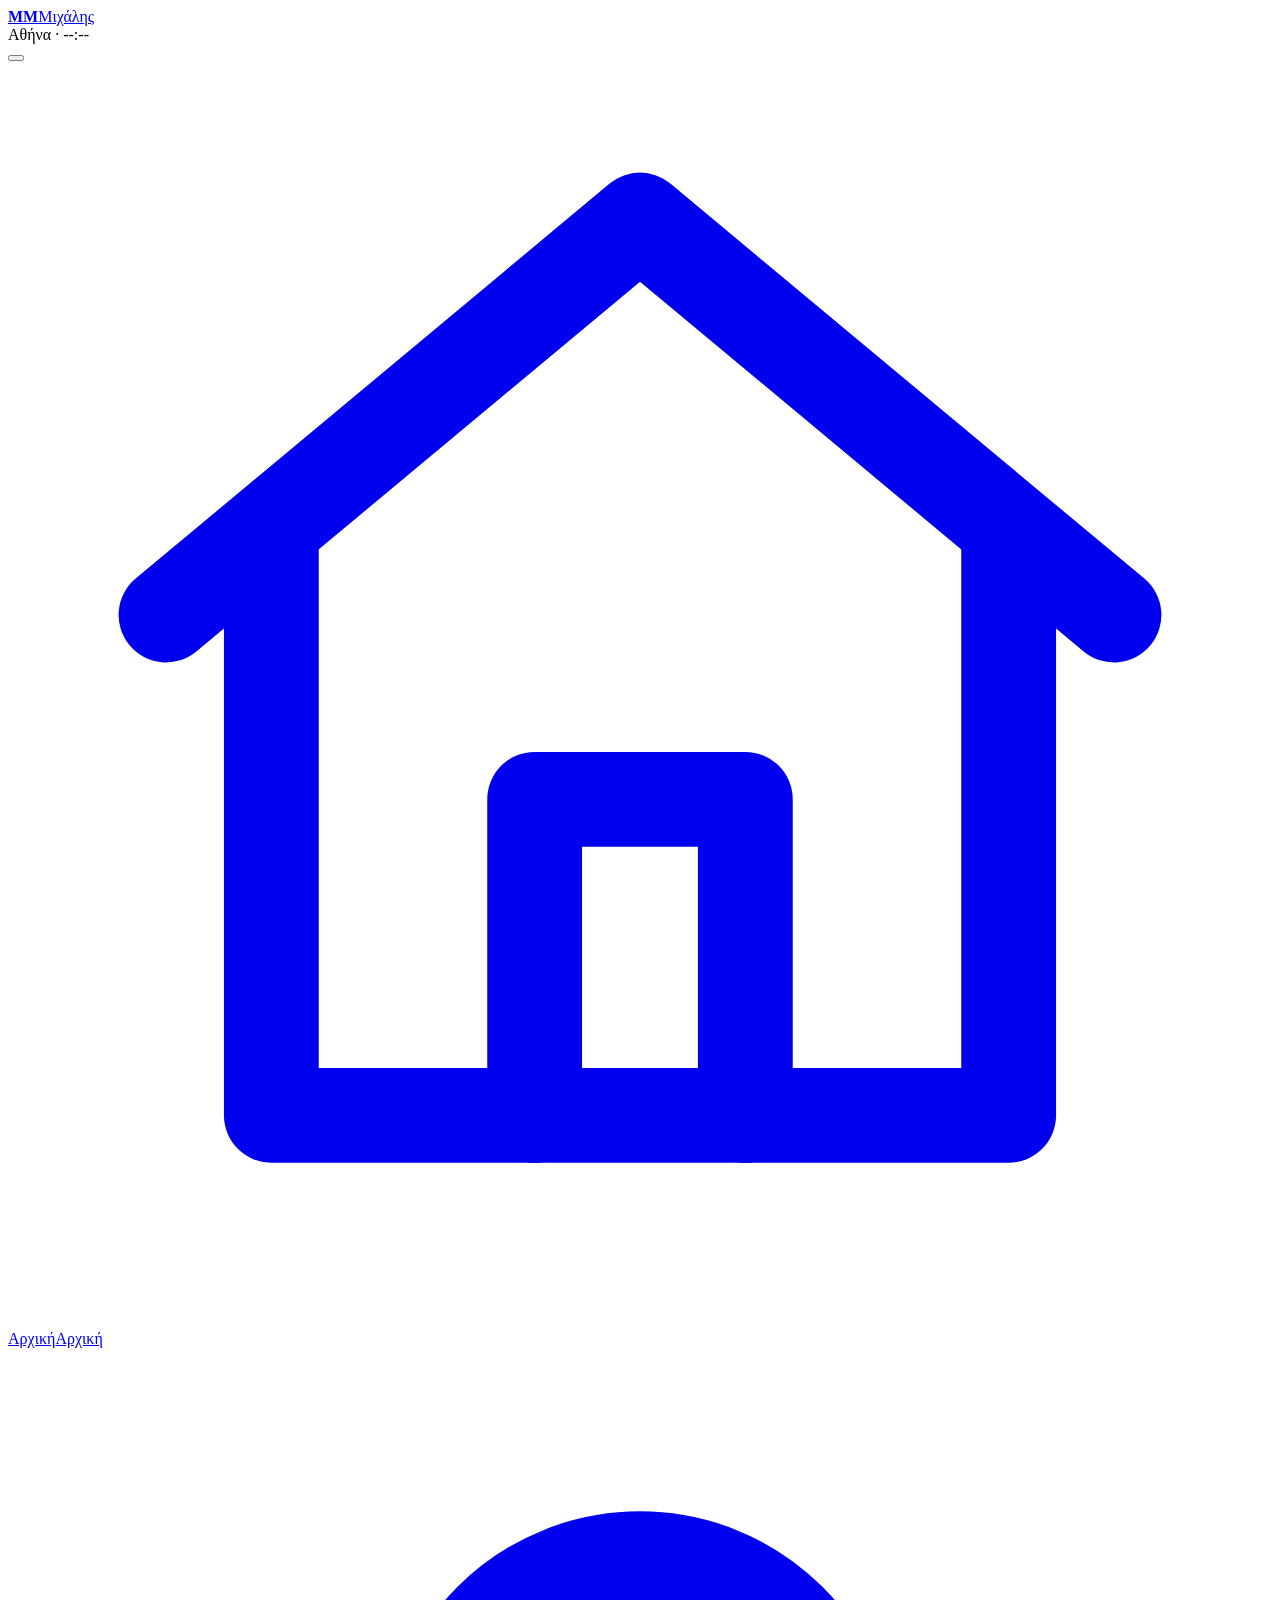
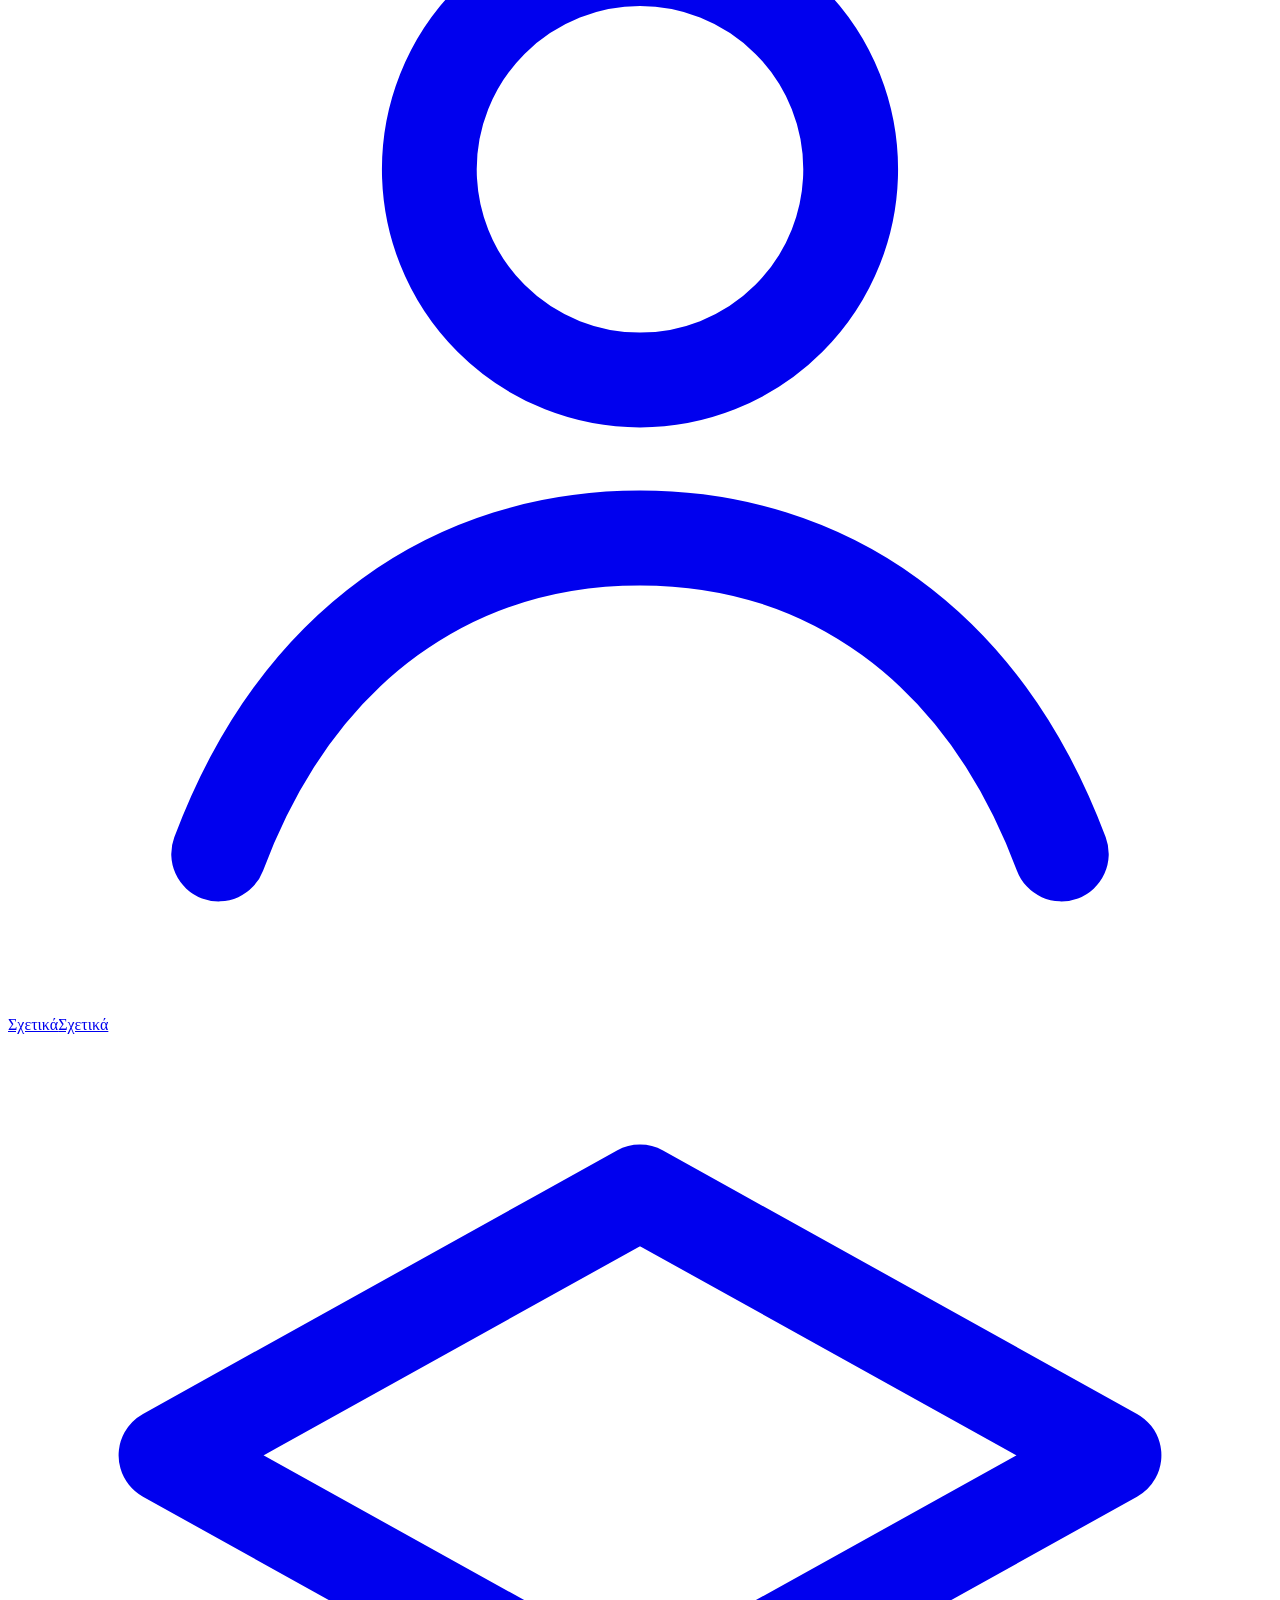
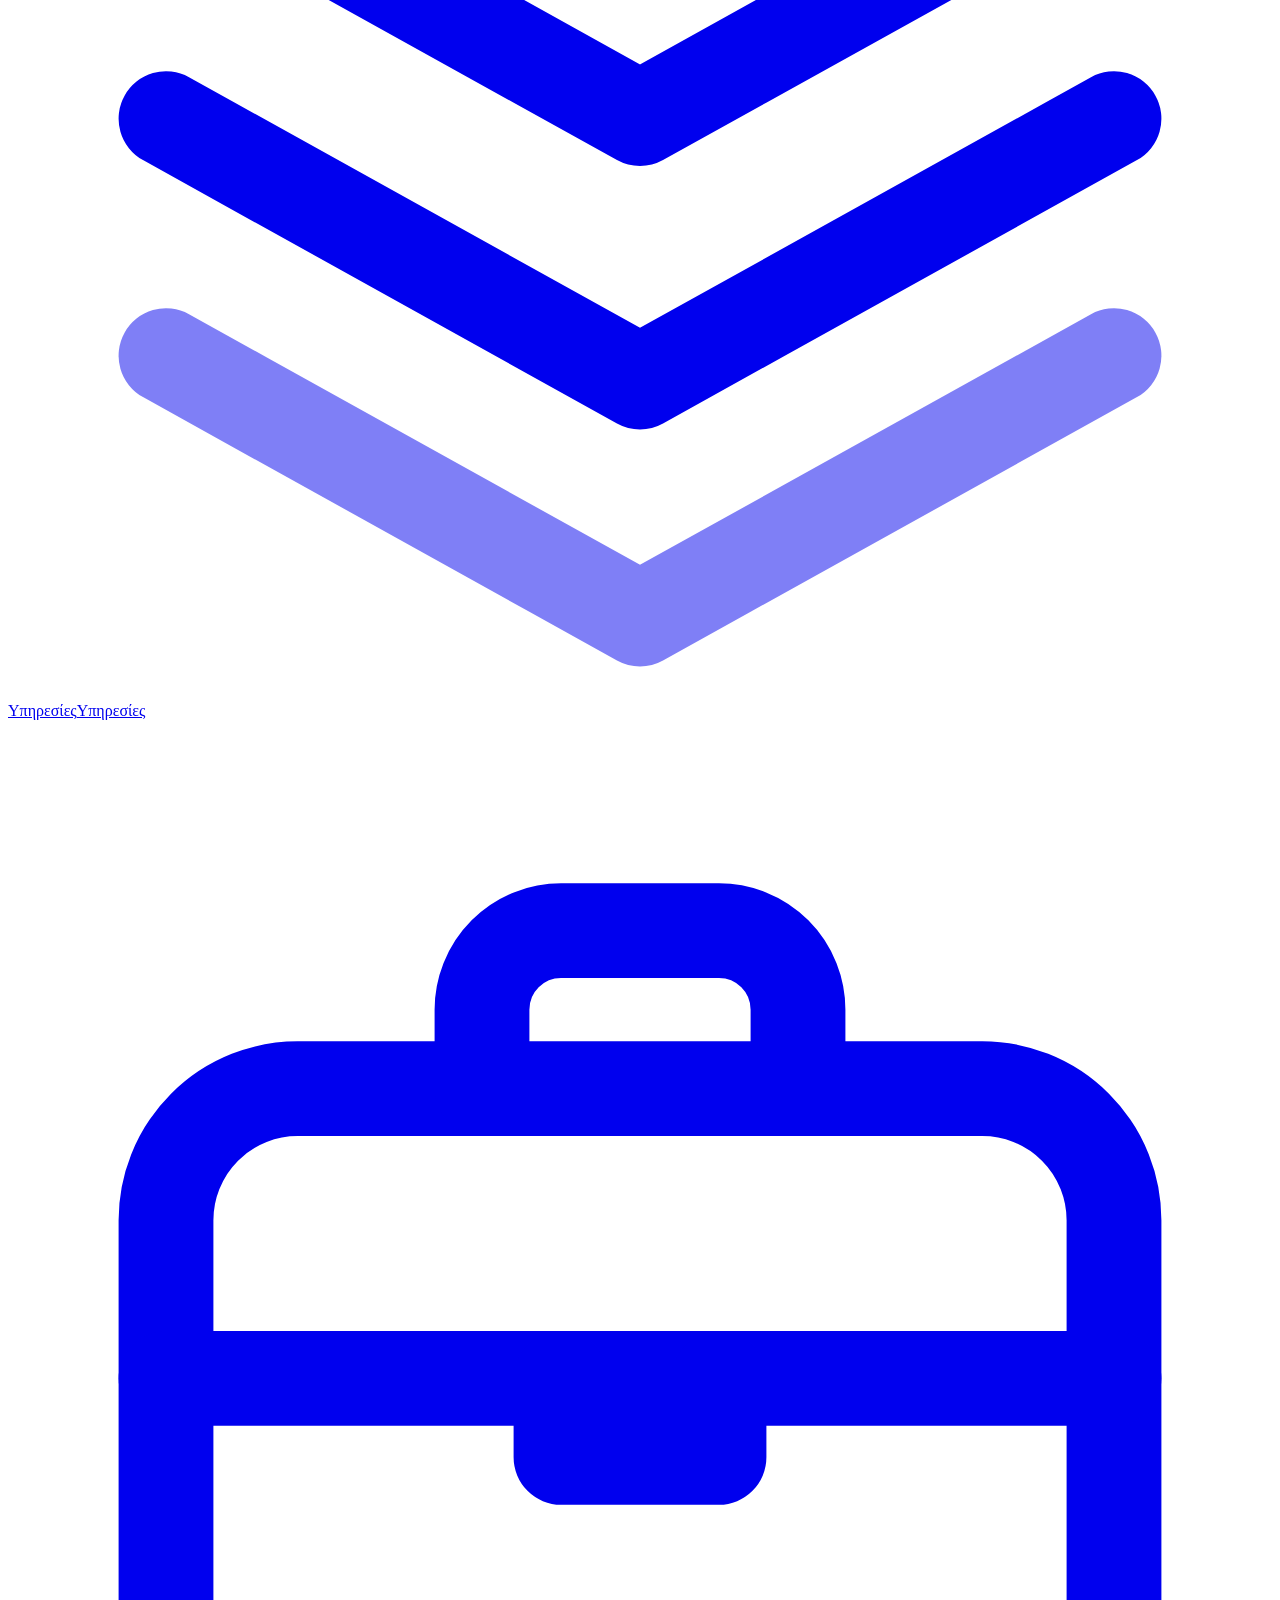
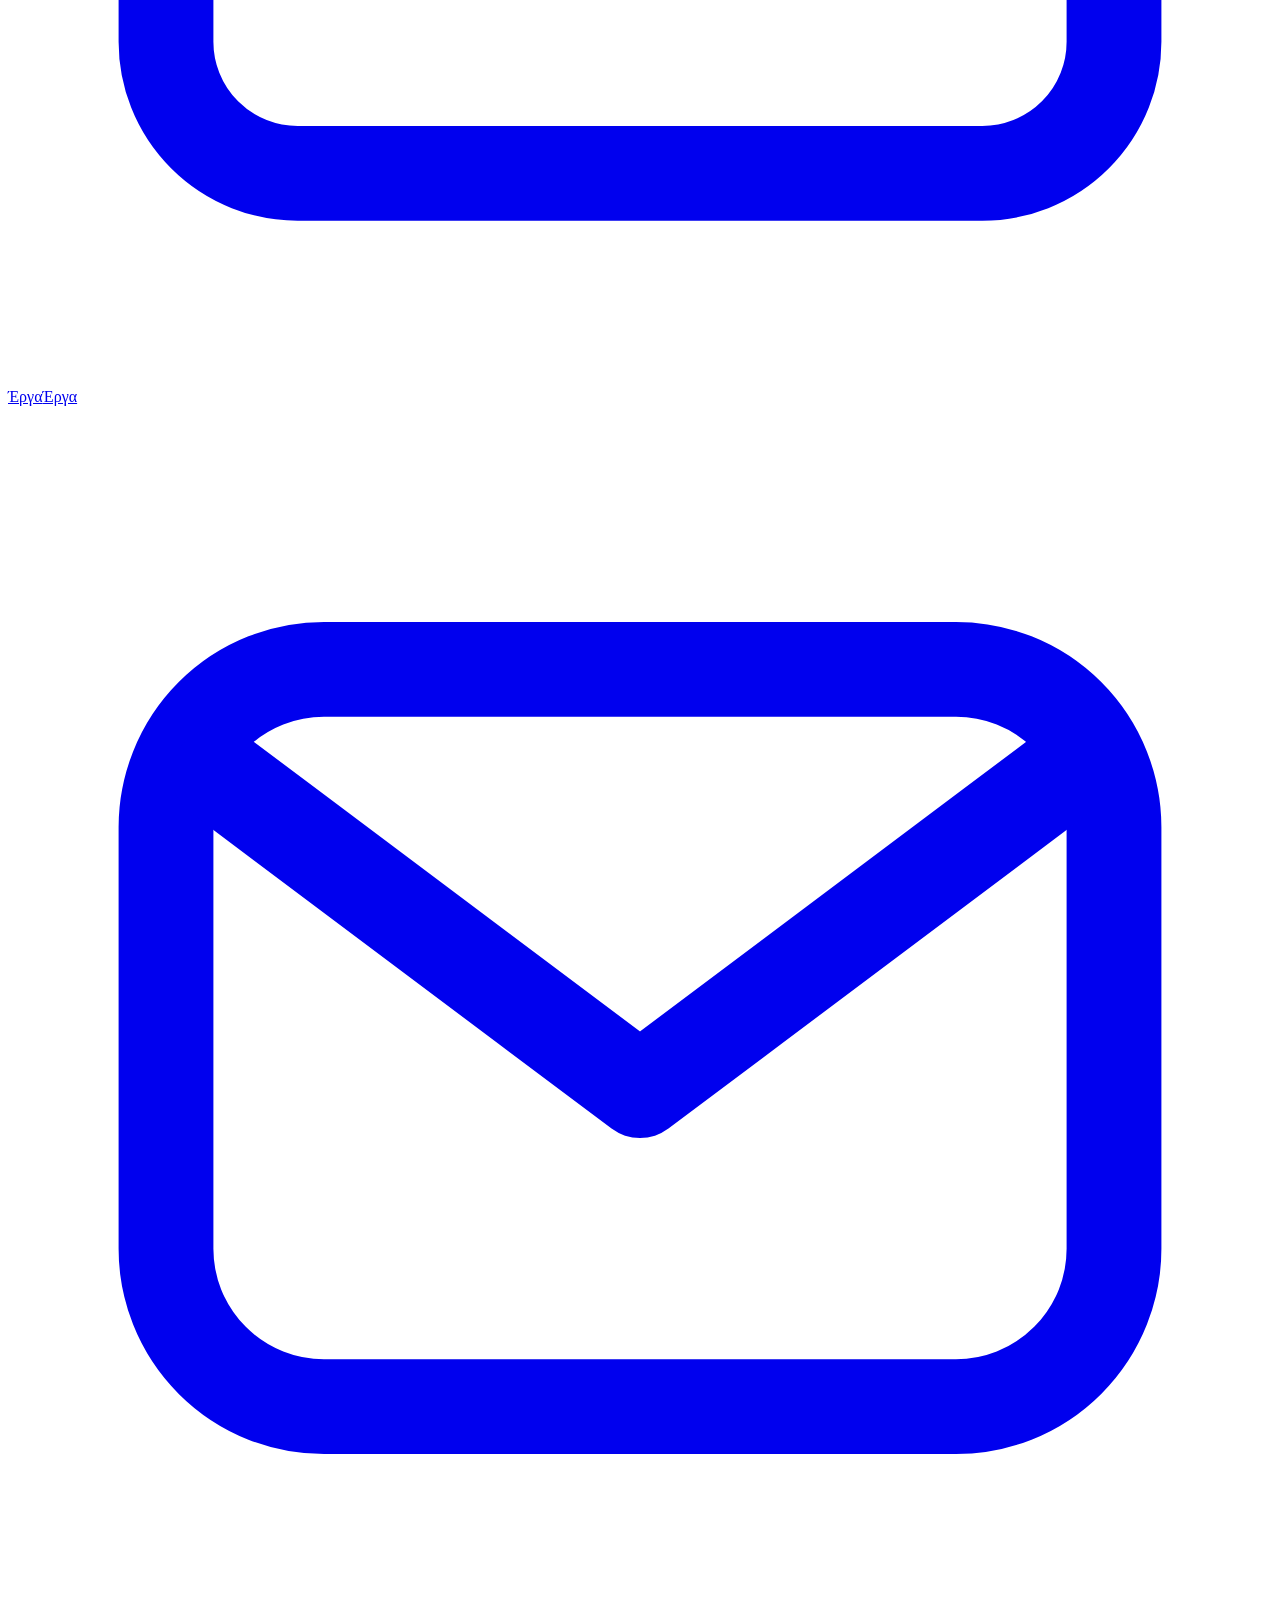
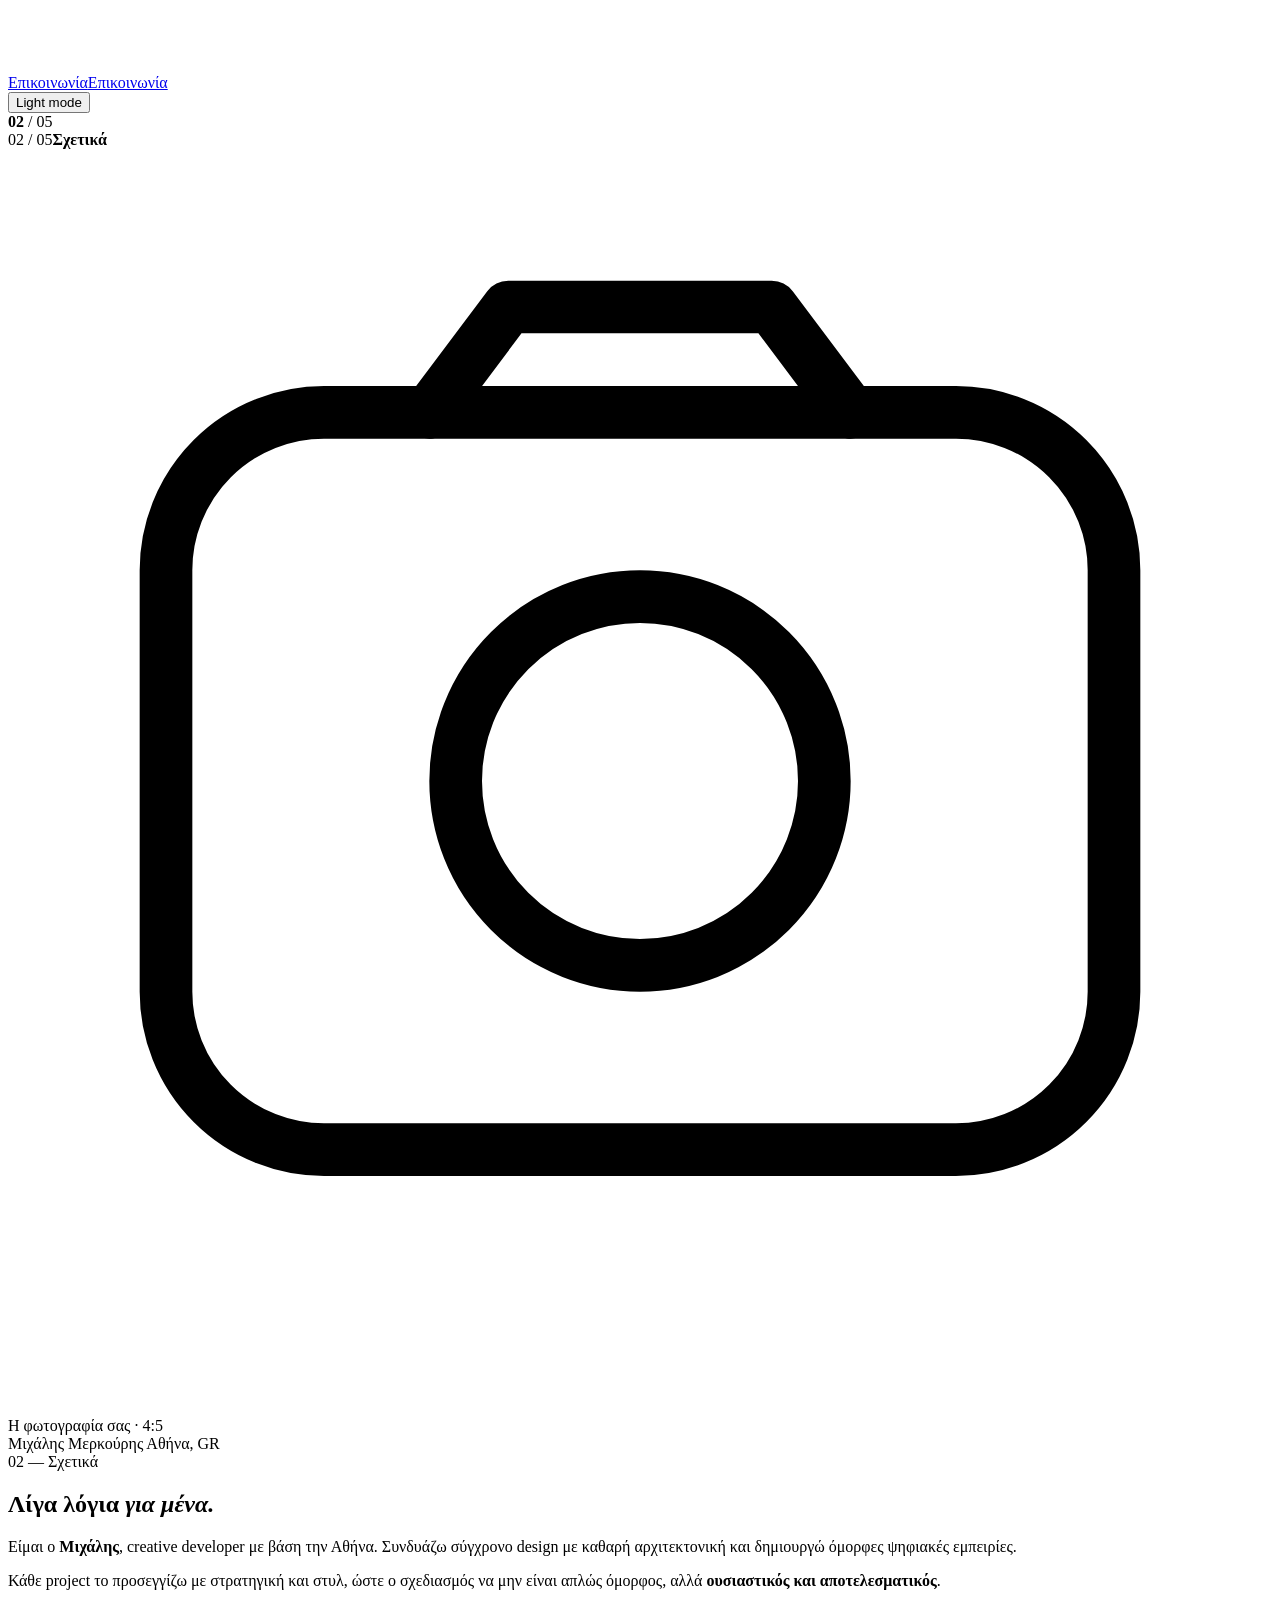
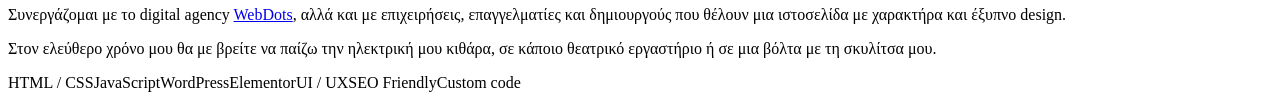
==== about.html @ deaebc3c "Add files via upload" ====
<!doctype html>
<html lang="el" data-scheme="dark">
<head>
<meta charset="utf-8">
<meta name="viewport" content="width=device-width, initial-scale=1, viewport-fit=cover">
<title>Σχετικά — Μιχάλης Μερκούρης</title>
<meta name="description" content="Λίγα λόγια για τον Μιχάλη Μερκούρη, creative developer με βάση την Αθήνα.">
<script>(function(){var d=document.documentElement;try{var t=localStorage.getItem("mm-theme");if(t)d.setAttribute("data-scheme",t);var p=JSON.parse(sessionStorage.getItem("mm-pt")||"null");if(p&&p.to===1&&Date.now()-p.t<6000)d.classList.add("pt-on");}catch(e){}})();</script>
<link rel="preconnect" href="https://fonts.googleapis.com">
<link rel="preconnect" href="https://fonts.gstatic.com" crossorigin>
<link href="https://fonts.googleapis.com/css2?family=Manrope:wght@400;500;600;700;800&family=JetBrains+Mono:wght@400;500&display=swap" rel="stylesheet">
<link rel="stylesheet" href="assets/style.css">
<link rel="prefetch" href="index.html">
<link rel="prefetch" href="services.html">
</head>
<body data-page="1" class="page-about">
<div class="amb" aria-hidden="true"><div class="blob a"></div><div class="blob b"></div></div>

<a href="index.html" data-nav="0" class="logo" aria-label="Μιχάλης Μερκούρης — αρχική"><b>ΜΜ</b><span>Μιχάλης</span></a>

<div class="topright">
  <div class="clock mono" title="Τοπική ώρα Αθήνας"><i></i><span>Αθήνα · <span id="clk">--:--</span></span></div>
  <button class="ibtn themeb-m themeb" aria-label="Αλλαγή θέματος"></button>
</div>

<nav class="dock" aria-label="Κύρια πλοήγηση"><span class="ind no-t" aria-hidden="true"></span>
  <a class="nb" href="index.html" data-nav="0" aria-label="Αρχική"><svg viewBox="0 0 24 24" fill="none" stroke="currentColor" stroke-width="1.8" stroke-linecap="round" stroke-linejoin="round"><path d="M3 10.5 12 3l9 7.5"/><path d="M5 9v11h14V9"/><path d="M10 20v-6h4v6"/></svg><span class="lbl">Αρχική</span><span class="ml" aria-hidden="true">Αρχική</span></a>
  <a class="nb on" href="about.html" data-nav="1" aria-label="Σχετικά" aria-current="page"><svg viewBox="0 0 24 24" fill="none" stroke="currentColor" stroke-width="1.8" stroke-linecap="round" stroke-linejoin="round"><circle cx="12" cy="8" r="4"/><path d="M4 21c1.5-4 4.5-6 8-6s6.5 2 8 6"/></svg><span class="lbl">Σχετικά</span><span class="ml" aria-hidden="true">Σχετικά</span></a>
  <a class="nb" href="services.html" data-nav="2" aria-label="Υπηρεσίες"><svg viewBox="0 0 24 24" fill="none" stroke="currentColor" stroke-width="1.8" stroke-linecap="round" stroke-linejoin="round"><path d="m12 3 9 5-9 5-9-5 9-5Z"/><path d="m3 13 9 5 9-5"/><path d="m3 17.5 9 5 9-5" opacity=".5"/></svg><span class="lbl">Υπηρεσίες</span><span class="ml" aria-hidden="true">Υπηρεσίες</span></a>
  <a class="nb" href="work.html" data-nav="3" aria-label="Έργα"><svg viewBox="0 0 24 24" fill="none" stroke="currentColor" stroke-width="1.8" stroke-linecap="round" stroke-linejoin="round"><rect x="3" y="7" width="18" height="13" rx="2.5"/><path d="M9 7V5.5A1.5 1.5 0 0 1 10.5 4h3A1.5 1.5 0 0 1 15 5.5V7"/><path d="M3 12.5h18"/><path d="M10.5 12.5v1.5h3v-1.5"/></svg><span class="lbl">Έργα</span><span class="ml" aria-hidden="true">Έργα</span></a>
  <a class="nb" href="contact.html" data-nav="4" aria-label="Επικοινωνία"><svg viewBox="0 0 24 24" fill="none" stroke="currentColor" stroke-width="1.8" stroke-linecap="round" stroke-linejoin="round"><rect x="3" y="5" width="18" height="14" rx="3"/><path d="m4 7 8 6 8-6"/></svg><span class="lbl">Επικοινωνία</span><span class="ml" aria-hidden="true">Επικοινωνία</span></a>
  <div class="sep"></div>
  <button class="nb themeb themeb-d" aria-label="Αλλαγή θέματος"><span class="ti"></span><span class="lbl">Light mode</span></button>
</nav>

<div class="rail" aria-hidden="true">
  <div class="num"><b id="rnum">02</b> / 05</div>
  <div class="dots" id="dots"><a href="index.html" data-nav="0" aria-label="Αρχική"></a><a href="about.html" data-nav="1" aria-label="Σχετικά" class="on"></a><a href="services.html" data-nav="2" aria-label="Υπηρεσίες"></a><a href="work.html" data-nav="3" aria-label="Έργα"></a><a href="contact.html" data-nav="4" aria-label="Επικοινωνία"></a></div>
</div>

<div class="pt" aria-hidden="true"><i class="pt-l"></i><div class="pt-p"><span class="pt-n mono"><span>02 / 05</span></span><b class="pt-t"><span>Σχετικά</span></b><span class="pt-bar"><i></i></span></div></div>

<main id="main">
<section class="pg on is-cur" id="about" aria-labelledby="h-about">
  <div class="pg-in"><div class="wrap about">
    <div class="photo rv">
      <div class="ph"><div><svg viewBox="0 0 24 24" fill="none" stroke="currentColor" stroke-linecap="round" stroke-linejoin="round"><rect x="3" y="5" width="18" height="14" rx="3"/><circle cx="12" cy="12" r="3.5"/><path d="M8 5l1.5-2h5L16 5"/></svg><span class="mono">Η φωτογραφία σας · 4:5</span></div></div>
      <div class="badge">Μιχάλης Μερκούρης <span>Αθήνα, GR</span></div>
    </div>
    <div>
      <span class="eyebrow mono rv">02 — Σχετικά</span>
      <h1 id="h-about" class="h2 rv">Λίγα λόγια <em>για μένα.</em></h1>
      <p class="rv">Είμαι ο <strong>Μιχάλης</strong>, creative developer με βάση την Αθήνα. Συνδυάζω σύγχρονο design με καθαρή αρχιτεκτονική και δημιουργώ όμορφες ψηφιακές εμπειρίες.</p>
      <p class="rv">Κάθε project το προσεγγίζω με στρατηγική και στυλ, ώστε ο σχεδιασμός να μην είναι απλώς όμορφος, αλλά <strong>ουσιαστικός και αποτελεσματικός</strong>.</p>
      <p class="rv">Συνεργάζομαι με το digital agency <a class="tlink" href="https://webdots.gr/" target="_blank" rel="noopener">WebDots</a>, αλλά και με επιχειρήσεις, επαγγελματίες και δημιουργούς που θέλουν μια ιστοσελίδα με χαρακτήρα και έξυπνο design.</p>
      <p class="rv">Στον ελεύθερο χρόνο μου θα με βρείτε να παίζω την ηλεκτρική μου κιθάρα, σε κάποιο θεατρικό εργαστήριο ή σε μια βόλτα με τη σκυλίτσα μου.</p>
      <div class="tags rv">
        <span class="tag">HTML / CSS</span><span class="tag">JavaScript</span><span class="tag">WordPress</span><span class="tag">Elementor</span><span class="tag v">UI / UX</span><span class="tag">SEO Friendly</span><span class="tag v">Custom code</span>
      </div>
    </div>
  </div></div>
</section>
</main>

<script src="assets/main.js"></script>
</body>
</html>
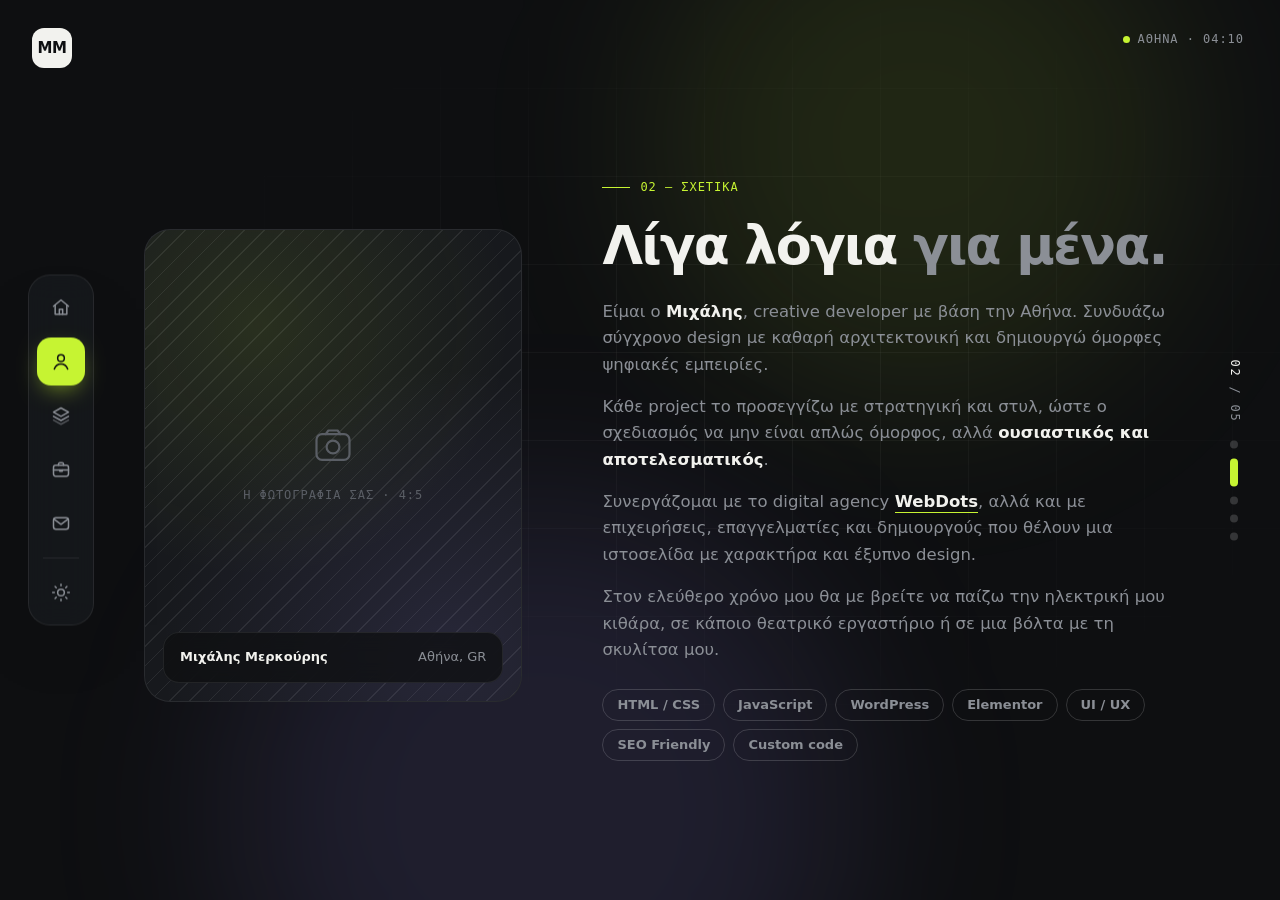
==== commit a59de8dc: "Add files via upload" ====
--- a/about.html
+++ b/about.html
@@ -38,7 +38,6 @@
   <div class="dots" id="dots"><a href="index.html" data-nav="0" aria-label="Αρχική"></a><a href="about.html" data-nav="1" aria-label="Σχετικά" class="on"></a><a href="services.html" data-nav="2" aria-label="Υπηρεσίες"></a><a href="work.html" data-nav="3" aria-label="Έργα"></a><a href="contact.html" data-nav="4" aria-label="Επικοινωνία"></a></div>
 </div>
 
-<div class="pt" aria-hidden="true"><i class="pt-l"></i><div class="pt-p"><span class="pt-n mono"><span>02 / 05</span></span><b class="pt-t"><span>Σχετικά</span></b><span class="pt-bar"><i></i></span></div></div>
 
 <main id="main">
 <section class="pg on is-cur" id="about" aria-labelledby="h-about">
--- a/assets/style.css
+++ b/assets/style.css
@@ -0,0 +1,514 @@
+/* ================= TOKENS ================= */
+:root{
+  --bg:#0E0F11; --bg2:#131518; --card:#17191D; --card2:#1C1F24;
+  --line:rgba(255,255,255,.08); --line2:rgba(255,255,255,.16);
+  --text:#F2F2EE; --muted:#8B8F96; --faint:#5A5E65;
+  --lime:#C6F432; --lime-ink:#C6F432; --on-lime:#0E0F11;
+  --violet:#9D8CFF; --violet-ink:#B3A6FF;
+  --glow-a:rgba(198,244,50,.10); --glow-b:rgba(157,140,255,.12);
+  --shadow:0 30px 80px -30px rgba(0,0,0,.7);
+  --ease:cubic-bezier(.22,.8,.12,1);
+  --ease-io:cubic-bezier(.76,0,.24,1);
+  --f:'Manrope',system-ui,sans-serif; --m:'JetBrains Mono',ui-monospace,monospace;
+  --dock-w:64px;
+}
+[data-scheme="light"]{
+  --bg:#F3F3EE; --bg2:#EAEAE3; --card:#FFFFFF; --card2:#F7F7F2;
+  --line:rgba(17,18,20,.09); --line2:rgba(17,18,20,.18);
+  --text:#121316; --muted:#5D6067; --faint:#9A9CA1;
+  --lime:#5B47D6; --lime-ink:#5B47D6; --on-lime:#FFFFFF;
+  --violet:#4F6A00; --violet-ink:#4F6A00;
+  --glow-a:rgba(160,210,20,.18); --glow-b:rgba(107,87,224,.12);
+  --shadow:0 30px 70px -35px rgba(30,30,40,.35);
+}
+*{box-sizing:border-box;margin:0;padding:0}
+html,body{height:100%}
+html{overflow-x:clip}body{overflow-x:clip}
+body{background:var(--bg);color:var(--text);font-family:var(--f);font-size:16px;line-height:1.6;-webkit-font-smoothing:antialiased;transition:background-color .5s var(--ease),color .5s var(--ease)}
+a{color:inherit;text-decoration:none}
+button,input,select,textarea{font:inherit;color:inherit}
+img,svg{display:block}
+.mono{font-family:var(--m);font-size:12px;letter-spacing:.08em;text-transform:uppercase}
+:focus-visible{outline:2px solid var(--lime);outline-offset:3px;border-radius:6px}
+.sr{position:absolute;width:1px;height:1px;overflow:hidden;clip:rect(0 0 0 0)}
+::selection{background:var(--lime);color:var(--on-lime)}
+
+/* background ambience */
+.amb{position:fixed;inset:0;pointer-events:none;z-index:0;overflow:hidden}
+.amb::before{content:"";position:absolute;inset:0;background-image:linear-gradient(var(--line) 1px,transparent 1px),linear-gradient(90deg,var(--line) 1px,transparent 1px);background-size:88px 88px;mask-image:radial-gradient(ellipse 70% 60% at 60% 40%,#000 20%,transparent 75%);opacity:.55}
+.blob{position:absolute;border-radius:50%;filter:blur(90px);transition:transform 1.6s var(--ease)}
+.blob.a{width:520px;height:520px;background:var(--glow-a);top:-120px;right:8%}
+.blob.b{width:620px;height:620px;background:var(--glow-b);bottom:-220px;left:18%}
+
+/* ================= CHROME ================= */
+.logo{position:fixed;top:28px;left:32px;z-index:110;display:flex;align-items:center;gap:10px;font-weight:800;font-size:18px;letter-spacing:-.02em}
+.logo b{width:40px;height:40px;border-radius:12px;display:grid;place-items:center;background:var(--text);color:var(--bg);font-size:15px;transition:transform .5s var(--ease),background-color .4s var(--ease),color .4s}
+.logo:hover b{transform:rotate(-8deg) scale(1.06);background:var(--lime);color:var(--on-lime)}
+.logo span{opacity:.0;transform:translateX(-6px);transition:.5s var(--ease)}
+.logo:hover span{opacity:1;transform:none}
+
+.topright{position:fixed;top:30px;right:36px;z-index:110;display:flex;align-items:center;gap:18px}
+.clock{color:var(--muted);display:flex;align-items:center;gap:8px}
+.clock i{width:7px;height:7px;border-radius:50%;background:var(--lime);box-shadow:0 0 0 0 var(--lime);animation:pulse 2.2s infinite}
+@keyframes pulse{0%{box-shadow:0 0 0 0 rgba(198,244,50,.55)}70%{box-shadow:0 0 0 9px rgba(198,244,50,0)}100%{box-shadow:0 0 0 0 rgba(198,244,50,0)}}
+.lang{display:flex;border:1px solid var(--line2);border-radius:99px;padding:3px}
+.lang button{border:0;background:none;padding:5px 10px;border-radius:99px;font-family:var(--m);font-size:11px;cursor:pointer;color:var(--muted);transition:.35s var(--ease)}
+.lang button.on{background:var(--text);color:var(--bg)}
+.lang button:not(.on):hover{color:var(--text)}
+
+/* side dock */
+.dock{position:fixed;left:28px;top:50%;transform:translateY(-50%);z-index:120;display:flex;flex-direction:column;gap:6px;padding:8px;border-radius:22px;background:color-mix(in srgb,var(--card) 80%,transparent);border:1px solid var(--line);backdrop-filter:blur(14px);-webkit-backdrop-filter:blur(14px);box-shadow:var(--shadow)}
+.dock .sep{height:1px;background:var(--line);margin:4px 6px}
+.nb{position:relative;display:flex;align-items:center;height:48px;width:48px;border-radius:14px;border:0;background:none;cursor:pointer;color:var(--muted);transition:color .35s var(--ease)}
+.nb svg{width:20px;height:20px;flex:none;margin-left:14px;position:relative;z-index:2;transition:transform .45s var(--ease)}
+.nb .lbl{position:absolute;left:0;top:0;height:48px;display:flex;align-items:center;padding:0 20px 0 46px;border-radius:14px;background:var(--card2);border:1px solid var(--line2);white-space:nowrap;font-weight:600;font-size:14px;color:var(--text);clip-path:inset(0 calc(100% - 48px) 0 0 round 14px);opacity:0;transition:clip-path .55s var(--ease),opacity .3s var(--ease);z-index:1;pointer-events:none}
+.nb:hover,.nb:focus-visible{color:var(--text)}
+.nb:hover .lbl,.nb:focus-visible .lbl{clip-path:inset(0 0 0 0 round 14px);opacity:1}
+.nb:hover svg{transform:scale(1.1)}
+.nb.on{color:var(--on-lime)}
+.nb.on:hover .lbl{background:var(--lime);color:var(--on-lime);border-color:transparent}
+
+/* right rail */
+.rail{position:fixed;right:36px;top:50%;transform:translateY(-50%);z-index:110;display:flex;flex-direction:column;align-items:center;gap:18px}
+.rail .num{font-family:var(--m);font-size:12px;color:var(--muted);writing-mode:vertical-rl;letter-spacing:.15em}
+.rail .num b{color:var(--text);font-weight:500}
+.dots{display:flex;flex-direction:column;gap:10px}
+.dots a{display:block;width:8px;height:8px;border-radius:99px;border:0;background:var(--line2);cursor:pointer;transition:height .5s var(--ease),background-color .4s}
+.dots a:hover{background:var(--muted);height:14px}
+.dots a.on{height:28px;background:var(--lime)}
+
+/* transition demo switch */
+.tpick{position:fixed;right:36px;bottom:28px;z-index:40;display:flex;align-items:center;gap:6px;padding:6px 6px 6px 14px;border-radius:99px;border:1px dashed var(--line2);background:color-mix(in srgb,var(--bg) 70%,transparent);backdrop-filter:blur(10px)}
+.tpick .mono{font-size:10px;color:var(--muted);margin-right:4px}
+.tpick button{border:0;background:none;cursor:pointer;font-family:var(--m);font-size:11px;padding:6px 10px;border-radius:99px;color:var(--muted);transition:.35s var(--ease)}
+.tpick button:hover{color:var(--text);background:var(--line)}
+.tpick button.on{background:var(--violet);color:#fff}
+
+/* ================= PAGES ================= */
+main{position:relative;z-index:1}
+.pg{position:relative}
+.pg-in{min-height:100vh;display:flex;flex-direction:column;align-items:stretch;padding:104px 150px 84px calc(var(--dock-w) + 110px)}
+.wrap{width:100%;max-width:1180px;margin:auto}
+body.fp{overflow:hidden}
+body.fp .pg{position:fixed;inset:0;visibility:hidden;background:var(--bg);transition:background-color .5s}
+body.fp .pg.on{visibility:visible}
+body.fp .pg:not(.is-cur) .chip,body.fp .pg:not(.is-cur) .avail i,body.fp .pg:not(.is-cur) .mouse::after{animation-play-state:paused}
+body.fp .pg-in{height:100%;min-height:0;overflow-y:auto;scrollbar-width:none}
+body.fp .pg-in::-webkit-scrollbar{display:none}
+body.fp .pg{background:transparent}
+#wipe{position:fixed;inset:0;z-index:60;pointer-events:none;visibility:hidden}
+#wipe i{position:absolute;inset:0}
+#wipe i:first-child{background:var(--violet)}
+#wipe i:last-child{background:var(--lime)}
+
+/* reveal */
+.rv{opacity:0;transform:translateY(28px)}
+.in .rv{animation:rise 1s var(--ease) both;animation-delay:calc(var(--i,0) * 75ms + 220ms)}
+@keyframes rise{from{opacity:0;transform:translateY(28px);filter:blur(6px)}to{opacity:1;transform:none;filter:blur(0)}}
+
+.eyebrow{display:inline-flex;align-items:center;gap:10px;color:var(--lime-ink);margin-bottom:22px}
+.eyebrow::before{content:"";width:28px;height:1px;background:currentColor}
+.h2{font-size:clamp(34px,4.1vw,62px);line-height:1.02;letter-spacing:-.035em;font-weight:800}
+.h2 em{font-style:normal;color:var(--muted)}
+.lead{color:var(--muted);font-size:17px;max-width:520px}
+
+/* buttons */
+.btn{position:relative;display:inline-flex;align-items:center;gap:12px;height:54px;padding:0 26px;border-radius:99px;font-weight:700;font-size:15px;cursor:pointer;border:1px solid var(--line2);overflow:hidden;isolation:isolate;transition:color .45s var(--ease),border-color .45s var(--ease),transform .45s var(--ease)}
+.btn::before{content:"";position:absolute;inset:0;z-index:-1;border-radius:inherit;transform:translateY(101%);transition:transform .55s var(--ease)}
+.btn:hover::before{transform:none}
+.btn:hover{transform:translateY(-2px)}
+.btn svg{width:18px;height:18px;transition:transform .5s var(--ease)}
+.btn:hover svg{transform:translate(3px,-3px) rotate(0deg)}
+.btn.pri{background:var(--lime);color:var(--on-lime);border-color:var(--lime)}
+.btn.pri::before{background:var(--text)}
+.btn.pri:hover{color:var(--bg);border-color:var(--text)}
+.btn.ghost::before{background:var(--text)}
+.btn.ghost:hover{color:var(--bg);border-color:var(--text)}
+
+.tag{display:inline-flex;align-items:center;height:32px;padding:0 14px;border-radius:99px;border:1px solid var(--line2);font-size:13px;font-weight:600;color:var(--muted);transition:.4s var(--ease);cursor:default}
+.tag:hover{color:var(--on-lime);background:var(--lime);border-color:var(--lime);transform:translateY(-2px)}
+.tag.v:hover{background:var(--violet);border-color:var(--violet);color:#fff}
+
+/* ---------- HOME ---------- */
+.hero{display:grid;grid-template-columns:1.25fr .75fr;gap:60px;align-items:center}
+.avail{display:inline-flex;align-items:center;gap:10px;height:34px;padding:0 14px 0 10px;border-radius:99px;background:var(--card);border:1px solid var(--line);font-size:13px;font-weight:600;margin-bottom:34px;transition:.4s var(--ease)}
+.avail:hover{border-color:var(--lime);transform:translateY(-2px)}
+.avail i{width:8px;height:8px;border-radius:50%;background:var(--lime);animation:pulse 2.2s infinite}
+.role{display:block;color:var(--violet-ink);margin-bottom:18px;font-size:14px}
+.role::after{content:"_";color:var(--lime-ink);animation:blink 1s steps(1) infinite;margin-left:2px}
+@keyframes blink{50%{opacity:0}}
+.name{font-size:clamp(56px,7.6vw,124px);line-height:.92;letter-spacing:-.05em;font-weight:800;margin-bottom:30px}
+.name .ln{display:block;white-space:nowrap}
+.name .ln.o{color:transparent;-webkit-text-stroke:1.5px var(--text)}
+.name .ch{display:inline-block;transition:transform .5s var(--ease),color .3s,-webkit-text-stroke-color .3s}
+.name .ch:hover{transform:translateY(-10%) rotate(-4deg);color:var(--lime-ink);-webkit-text-stroke-color:var(--lime-ink)}
+.name .ln.o .ch:hover{color:var(--lime);-webkit-text-stroke-color:var(--lime)}
+.name .dot{color:var(--lime-ink);-webkit-text-stroke:0}
+.hero .lead{font-size:19px;margin-bottom:38px;max-width:470px}
+.ctas{display:flex;gap:12px;flex-wrap:wrap}
+
+.build{position:relative;background:var(--card);border:1px solid var(--line);border-radius:22px;box-shadow:var(--shadow);transform:rotate(2.5deg);transition:transform .8s var(--ease),border-color .5s}
+.build:hover{transform:rotate(0) translateY(-6px);border-color:var(--line2)}
+.cc-top{display:flex;align-items:center;gap:7px;padding:16px 18px;border-bottom:1px solid var(--line)}
+.cc-top i{width:10px;height:10px;border-radius:50%;background:var(--line2)}
+.cc-top i:nth-child(1){background:#FF6159}.cc-top i:nth-child(2){background:#FFBD2E}.cc-top i:nth-child(3){background:#28C941}
+.cc-top span{margin-left:auto;color:var(--faint);font-size:11px}
+.cc-top .url{text-transform:none;letter-spacing:.02em}
+.cv{position:relative;padding:24px 24px 26px;display:flex;flex-direction:column;gap:18px}
+.w-nav{display:flex;align-items:center;gap:10px;padding:4px 0}
+.w-nav .lg{width:22px;height:22px;border-radius:7px;background:var(--text)}
+.w-nav span{width:34px;height:6px;border-radius:9px;background:var(--line2)}
+.w-nav span:first-of-type{margin-left:auto}
+.w-hero{display:flex;flex-direction:column;gap:10px;padding:12px 0 2px}
+.w-hero i{display:block;height:20px;border-radius:7px;background:var(--text)}
+.w-hero .t1{width:82%}
+.w-hero .t2{width:58%;background:transparent;border:1.5px solid var(--text)}
+.w-hero .t3{width:70%;height:7px;background:var(--line2);margin-top:6px}
+.w-btn{width:118px;height:32px;border-radius:99px;background:var(--lime)}
+.w-cards{display:grid;grid-template-columns:repeat(3,1fr);gap:10px}
+.w-cards i{height:78px;border-radius:12px;background:var(--bg2);border:1px solid var(--line)}
+.w-cards i:first-child{background:linear-gradient(135deg,var(--glow-b),var(--bg2))}
+.sel{position:absolute;left:0;top:0;border:1.5px solid var(--violet);border-radius:6px;pointer-events:none;transition:left .8s var(--ease),top .8s var(--ease),width .8s var(--ease),height .8s var(--ease)}
+.sel em{position:absolute;left:-1.5px;top:-24px;font-style:normal;font-family:var(--m);font-size:10px;letter-spacing:.04em;padding:3px 7px;border-radius:5px 5px 5px 0;background:var(--violet);color:#fff;white-space:nowrap}
+.sel b{position:absolute;width:7px;height:7px;background:var(--bg);border:1.5px solid var(--violet);border-radius:2px}
+.sel b:nth-of-type(1){left:-4px;top:-4px}.sel b:nth-of-type(2){right:-4px;top:-4px}.sel b:nth-of-type(3){left:-4px;bottom:-4px}.sel b:nth-of-type(4){right:-4px;bottom:-4px}
+.cur{position:absolute;left:0;top:0;width:20px;height:20px;fill:var(--text);stroke:var(--bg);stroke-width:1.5;transition:transform .9s var(--ease);filter:drop-shadow(0 4px 8px rgba(0,0,0,.4))}
+.tok{display:flex;align-items:center;gap:8px;padding:14px 24px;border-top:1px solid var(--line)}
+.tok .sw{width:16px;height:16px;border-radius:50%;border:1px solid var(--line2);transition:transform .4s var(--ease)}
+.tok .sw:hover{transform:scale(1.3)}
+.tok .mono{font-size:10.5px;color:var(--faint);margin-left:6px}
+.tok .r{margin-left:auto}
+pre{font-family:var(--m);font-size:13.5px;line-height:1.85;padding:22px 24px 26px;color:var(--muted);white-space:pre;overflow:hidden}
+pre .k{color:var(--violet-ink)} pre .s{color:var(--lime-ink)} pre .p{color:var(--text)} pre .c{color:var(--faint)}
+.chip{position:absolute;display:flex;align-items:center;gap:8px;height:40px;padding:0 16px;border-radius:12px;background:var(--card2);border:1px solid var(--line2);font-size:13px;font-weight:700;box-shadow:var(--shadow);animation:float 6s ease-in-out infinite;transition:.4s var(--ease)}
+.chip:hover{background:var(--lime);color:var(--on-lime);border-color:var(--lime)}
+.chip svg{width:16px;height:16px}
+.chip.c1{top:-22px;left:-34px;transform:rotate(-6deg)}
+.chip.c2{bottom:-34px;right:-18px;animation-delay:-3s}
+@keyframes float{0%,100%{translate:0 0}50%{translate:0 -10px}}
+.scrollcue{position:absolute;left:50%;bottom:34px;transform:translateX(-50%);background:none;border:0;cursor:pointer;display:flex;flex-direction:column;align-items:center;gap:10px;color:var(--faint);cursor:pointer;transition:color .4s}
+.scrollcue:hover{color:var(--text)}
+.mouse{width:22px;height:34px;border:1.5px solid currentColor;border-radius:12px;position:relative}
+.mouse::after{content:"";position:absolute;left:50%;top:7px;width:3px;height:7px;border-radius:2px;background:var(--lime);transform:translateX(-50%);animation:wheel 1.8s var(--ease) infinite}
+@keyframes wheel{0%{opacity:0;transform:translate(-50%,-3px)}30%{opacity:1}100%{opacity:0;transform:translate(-50%,10px)}}
+
+/* ---------- ABOUT ---------- */
+.about{display:grid;grid-template-columns:.8fr 1.2fr;gap:80px;align-items:center}
+.photo{position:relative;aspect-ratio:4/5;border-radius:26px;overflow:hidden;background:var(--card);border:1px solid var(--line);max-height:66vh;transition:transform .7s var(--ease),border-color .5s}
+.photo::before{content:"";position:absolute;inset:0;background:repeating-linear-gradient(135deg,var(--line) 0 1px,transparent 1px 14px)}
+.photo::after{content:"";position:absolute;inset:0;background:radial-gradient(circle at 30% 20%,var(--glow-a),transparent 55%),radial-gradient(circle at 80% 90%,var(--glow-b),transparent 55%);transition:opacity .6s}
+.photo .ph{position:absolute;inset:0;display:grid;place-items:center;text-align:center;color:var(--faint);z-index:2}
+.photo .ph svg{width:44px;height:44px;margin:0 auto 12px;stroke-width:1.2}
+.photo:hover{transform:translateY(-6px);border-color:var(--lime)}
+.photo .badge{position:absolute;left:18px;bottom:18px;right:18px;z-index:3;display:flex;justify-content:space-between;align-items:center;padding:14px 16px;border-radius:16px;background:color-mix(in srgb,var(--bg) 75%,transparent);backdrop-filter:blur(10px);border:1px solid var(--line);font-size:13px;font-weight:600}
+.photo .badge span{color:var(--muted);font-weight:500}
+.about .h2{margin-bottom:26px}
+.about p{color:var(--muted);font-size:16.5px;margin-bottom:16px;max-width:600px}
+.about p strong{color:var(--text);font-weight:600}
+.tlink{position:relative;color:var(--text);font-weight:700;white-space:nowrap;transition:color .35s var(--ease)}
+.tlink::after{content:"";position:absolute;left:0;right:0;bottom:-2px;height:1.5px;background:var(--lime-ink);transform-origin:left;transition:transform .5s var(--ease)}
+.tlink:hover{color:var(--lime-ink)}
+.tlink:hover::after{transform:scaleX(0);transform-origin:right}
+.about .tags{margin-top:26px}
+.facts{max-width:600px;display:grid;grid-template-columns:repeat(2,1fr);gap:1px;background:var(--line);border:1px solid var(--line);border-radius:18px;overflow:hidden;margin:30px 0 26px}
+.facts div{background:var(--bg);padding:18px 20px;transition:background-color .4s var(--ease)}
+.facts div:hover{background:var(--card)}
+.facts .mono{font-size:10.5px;color:var(--faint);display:block;margin-bottom:4px}
+.facts b{font-size:15px;font-weight:700}
+.tags{display:flex;flex-wrap:wrap;gap:8px}
+
+/* ---------- SERVICES ---------- */
+.serv{display:grid;grid-template-columns:.85fr 1.15fr;gap:70px;align-items:center}
+.serv .h2{margin-bottom:22px}
+.steps{margin-top:36px;display:flex;flex-direction:column}
+.step{display:grid;grid-template-columns:44px 1fr;gap:14px;padding:14px 0;border-top:1px solid var(--line);transition:padding .45s var(--ease)}
+.step:last-child{border-bottom:1px solid var(--line)}
+.step .mono{color:var(--violet-ink);padding-top:3px}
+.step b{display:block;font-size:15.5px}
+.step span{color:var(--muted);font-size:14px}
+.step:hover{padding-left:10px}
+.step:hover b{color:var(--lime-ink)}
+.scards{display:grid;grid-template-columns:1fr 1fr;gap:16px}
+.sc{position:relative;padding:28px 26px 26px;border-radius:22px;background:var(--card);border:1px solid var(--line);overflow:hidden;transition:transform .55s var(--ease),border-color .5s}
+.sc::before{content:"";position:absolute;inset:0;background:radial-gradient(380px circle at var(--mx,50%) var(--my,0%),var(--glow-a),transparent 60%);opacity:0;transition:opacity .5s}
+.sc:hover{transform:translateY(-6px);border-color:var(--line2)}
+.sc:hover::before{opacity:1}
+.sc>*{position:relative}
+.sc .ic{width:50px;height:50px;border-radius:14px;display:grid;place-items:center;background:var(--bg2);border:1px solid var(--line);margin-bottom:22px;transition:.5s var(--ease)}
+.sc .ic svg{width:22px;height:22px;color:var(--lime-ink)}
+.sc:hover .ic{background:var(--lime);border-color:var(--lime);transform:rotate(-8deg)}
+.sc:hover .ic svg{color:var(--on-lime)}
+.sc h3{font-size:19px;letter-spacing:-.02em;margin-bottom:8px}
+.sc p{color:var(--muted);font-size:14.5px;line-height:1.55}
+.sc .n{position:absolute;top:26px;right:24px;color:var(--faint)}
+
+/* ---------- WORK ---------- */
+.workhead{display:flex;justify-content:space-between;align-items:flex-end;gap:40px;margin-bottom:34px}
+.workhead .lead{max-width:380px;font-size:15.5px}
+.grid{display:grid;grid-template-columns:repeat(3,1fr);gap:16px}
+.pj{position:relative;border-radius:22px;overflow:hidden;cursor:pointer;border:1px solid var(--line);background:var(--card);height:clamp(150px,calc((100vh - 390px) / 2),300px);text-align:left;padding:0;transition:transform .6s var(--ease),border-color .5s,box-shadow .6s}
+.pj:hover{transform:translateY(-6px);border-color:var(--line2);box-shadow:var(--shadow)}
+.pj .art{position:absolute;inset:0;transition:transform 1.1s var(--ease),filter .8s}
+.pj:hover .art{transform:scale(1.06);filter:brightness(.6) saturate(.9)}
+.art .frame{position:absolute;left:9%;right:9%;top:16%;bottom:-10%;border-radius:12px 12px 0 0;background:var(--bg);border:1px solid var(--line2);overflow:hidden;box-shadow:0 20px 50px -20px rgba(0,0,0,.6)}
+.art .frame::before{content:"";display:block;height:22px;border-bottom:1px solid var(--line);background:radial-gradient(circle at 12px 11px,var(--line2) 3px,transparent 3.5px),radial-gradient(circle at 24px 11px,var(--line2) 3px,transparent 3.5px),radial-gradient(circle at 36px 11px,var(--line2) 3px,transparent 3.5px)}
+.art .frame .tx{position:absolute;left:8%;top:30%;max-width:50%}
+.art .frame b{display:block;font-size:clamp(18px,1.9vw,28px);letter-spacing:-.04em;line-height:1;font-weight:800}
+.art .frame u{display:block;margin-top:16px;width:70%;height:7px;border-radius:9px;background:var(--line2);text-decoration:none;box-shadow:0 16px 0 var(--line),0 32px 0 var(--line)}
+.art .frame s{position:absolute;right:7%;top:30%;width:32%;aspect-ratio:1;border-radius:14px;text-decoration:none}
+.a1{background:linear-gradient(140deg,#1d2a07,#0f1408)} .a1 .frame s{background:linear-gradient(135deg,var(--lime),#7fae00)} .a1 .frame b{color:var(--lime)}
+.a2{background:linear-gradient(140deg,#1c1838,#0f0e1c)} .a2 .frame s{background:linear-gradient(135deg,var(--violet),#5b47d6)} .a2 .frame b{color:var(--violet)}
+.a3{background:linear-gradient(140deg,#22242a,#141519)} .a3 .frame s{background:linear-gradient(135deg,#E9E6DC,#9a968c)} .a3 .frame b{color:#E9E6DC}
+.a4{background:linear-gradient(140deg,#1a2412,#1b1733)} .a4 .frame s{background:linear-gradient(135deg,var(--lime),var(--violet))} .a4 .frame b{color:#fff}
+.a5{background:linear-gradient(140deg,#0f2620,#0c1412)} .a5 .frame s{background:linear-gradient(135deg,#5EEAD4,#C6F432)} .a5 .frame b{color:#9FF0D8}
+.a6{background:linear-gradient(140deg,#26222f,#121116)} .a6 .frame s{background:linear-gradient(135deg,#F2F2EE,var(--violet))} .a6 .frame b{color:#F2F2EE}
+[data-scheme="light"] .a5{background:linear-gradient(140deg,#cdeee3,#e1f2a8)} [data-scheme="light"] .a5 .frame b{color:#0f5e4c}
+[data-scheme="light"] .a6{background:linear-gradient(140deg,#e7e3ef,#d6d0e6)} [data-scheme="light"] .a6 .frame b{color:#121316}
+[data-scheme="light"] .a1{background:linear-gradient(140deg,#e4f3b5,#cfe58a)} [data-scheme="light"] .a1 .frame b{color:#4F6A00}
+[data-scheme="light"] .a2{background:linear-gradient(140deg,#dcd6ff,#c3b9fb)} [data-scheme="light"] .a2 .frame b{color:#5B47D6}
+[data-scheme="light"] .a3{background:linear-gradient(140deg,#e6e4dc,#d3d0c6)} [data-scheme="light"] .a3 .frame b{color:#121316}
+[data-scheme="light"] .a4{background:linear-gradient(140deg,#e1f2a8,#d1c8fb)} [data-scheme="light"] .a4 .frame b{color:#121316}
+.pj .meta{position:absolute;left:0;right:0;bottom:0;padding:22px 24px;display:flex;align-items:flex-end;justify-content:space-between;gap:16px;background:linear-gradient(to top,rgba(10,11,13,.92),rgba(10,11,13,.55) 60%,transparent);color:#F2F2EE;transform:translateY(30%);opacity:.0;transition:transform .6s var(--ease),opacity .5s}
+.pj:hover .meta,.pj:focus-visible .meta{transform:none;opacity:1}
+.pj .meta .mono{font-size:10.5px;color:#C6F432;display:block;margin-bottom:6px}
+.pj .meta h3{font-size:19px;letter-spacing:-.02em;line-height:1.1}
+.pj .go{flex:none;width:48px;height:48px;border-radius:50%;display:grid;place-items:center;background:#C6F432;color:#0E0F11;transform:scale(.6) rotate(-45deg);transition:transform .6s var(--ease)}
+.pj:hover .go{transform:none}
+.pj .go svg{width:20px;height:20px}
+.pj .pill{position:absolute;top:16px;left:16px;z-index:2;font-family:var(--m);font-size:10.5px;letter-spacing:.08em;text-transform:uppercase;padding:7px 11px;border-radius:99px;background:rgba(14,15,17,.6);color:#F2F2EE;backdrop-filter:blur(8px);border:1px solid rgba(255,255,255,.1);transition:opacity .4s}
+.pj:hover .pill{opacity:0}
+
+/* modal */
+.modal{position:fixed;inset:0;z-index:130;display:flex;align-items:center;justify-content:center;visibility:hidden}
+.modal.open{visibility:visible}
+.modal .scrim{position:absolute;inset:0;background:rgba(5,6,8,.6);backdrop-filter:blur(6px);opacity:0;transition:opacity .6s var(--ease)}
+.modal.open .scrim{opacity:1}
+.sheet{position:relative;width:min(1040px,92vw);max-height:90vh;background:var(--bg);border:1px solid var(--line2);border-radius:28px;box-shadow:var(--shadow);transform:translateY(70px) scale(.96);opacity:0;transition:transform .75s var(--ease),opacity .5s var(--ease);display:flex;flex-direction:column;overflow:hidden}
+.modal.open .sheet{transform:none;opacity:1}
+.sh-top{display:flex;align-items:center;justify-content:space-between;padding:18px 22px 18px 30px;border-bottom:1px solid var(--line)}
+.sh-top .mono{color:var(--muted)}
+.sh-ctrl{display:flex;gap:8px}
+.ibtn{width:44px;height:44px;border-radius:50%;border:1px solid var(--line2);background:none;cursor:pointer;display:grid;place-items:center;transition:.45s var(--ease)}
+.ibtn svg{width:18px;height:18px}
+.ibtn:hover{background:var(--text);color:var(--bg);border-color:var(--text);transform:scale(1.06)}
+.ibtn.x:hover{background:var(--lime);color:var(--on-lime);border-color:var(--lime);transform:rotate(90deg)}
+.sh-body{flex:1;overflow-y:auto;display:grid;grid-template-columns:1.1fr 1fr;align-items:center}
+.sh-art{position:relative;margin:24px 0 24px 24px;border-radius:20px;overflow:hidden;aspect-ratio:4/3.1;border:1px solid var(--line)}
+.sh-art .art{position:absolute;inset:0}
+.sh-art .art .frame b{font-size:clamp(24px,2.6vw,38px)}
+.thumbs{position:absolute;left:18px;bottom:18px;display:flex;gap:8px;z-index:3}
+.thumbs i{width:56px;height:38px;border-radius:8px;border:1px solid rgba(255,255,255,.25);background:rgba(255,255,255,.08);backdrop-filter:blur(6px);cursor:pointer;transition:.4s var(--ease)}
+.thumbs i:hover,.thumbs i.on{border-color:#C6F432;transform:translateY(-3px)}
+.sh-info{padding:26px 32px 26px 34px;display:flex;flex-direction:column}
+.sh-info .mono{color:var(--lime-ink)}
+.sh-info h3{font-size:clamp(26px,2.5vw,36px);letter-spacing:-.04em;line-height:1.05;margin:8px 0 12px}
+.sh-info p{color:var(--muted);font-size:14.5px;line-height:1.55;margin-bottom:10px}
+.sh-info p b{color:var(--text)}
+.kv{display:grid;grid-template-columns:1fr 1fr;gap:1px;background:var(--line);border:1px solid var(--line);border-radius:16px;overflow:hidden;margin:8px 0 18px}
+.kv div{background:var(--bg);padding:14px 16px}
+.kv .mono{font-size:10px;color:var(--faint);display:block;margin-bottom:3px}
+.kv b{font-size:14px}
+.kv div.full{grid-column:span 2}
+.sh-info .ctas{margin-top:0}
+.demo-note{font-family:var(--m);font-size:10.5px;color:var(--faint);margin-top:14px;letter-spacing:.04em}
+
+/* ---------- CONTACT ---------- */
+.contact{display:grid;grid-template-columns:1.1fr .9fr;gap:34px 70px;align-items:center}
+.contact .h2{font-size:clamp(40px,5vw,76px);margin-bottom:22px}
+.contact .h2 span{color:var(--lime-ink)}
+.qa{display:grid;grid-template-columns:repeat(2,minmax(0,1fr));grid-auto-rows:1fr;gap:10px;margin-top:34px}
+.qa a{min-width:0;height:100%;display:flex;align-items:center;gap:12px;padding:16px;border-radius:18px;border:1px solid var(--line);background:var(--card);transition:.5s var(--ease)}
+.qa a .ic{width:42px;height:42px;flex:none;border-radius:12px;display:grid;place-items:center;background:var(--bg2);transition:.5s var(--ease)}
+.qa a svg{width:19px;height:19px}
+.qa a b{display:block;font-size:14.5px;line-height:1.3}
+.qa a span{font-size:12.5px;color:var(--muted)}
+.qa a>span:last-child{min-width:0}
+.qa a>span:last-child span{display:block}
+.qa a .mail{line-height:1.35}
+.qa a>span:last-child span:not(.mail){white-space:nowrap}
+@media (min-width:900px) and (max-width:1180px){.qa a .ic{display:none}.qa a{padding:14px 16px}.qa a .mail{font-size:12px}}
+.qa a:hover{transform:translateY(-4px);border-color:var(--line2)}
+.qa a.em:hover .ic,.qa a.ph:hover .ic{background:var(--lime);color:var(--on-lime)}
+.qa a.vb:hover .ic{background:#7360F2;color:#fff}
+.qa a.wa:hover .ic{background:#25D366;color:#fff}
+form{background:var(--card);border:1px solid var(--line);border-radius:26px;padding:34px;display:grid;gap:14px;box-shadow:var(--shadow)}
+.row2{display:grid;grid-template-columns:1fr 1fr;gap:14px}
+.fld{position:relative}
+.fld label{display:block;font-size:12.5px;font-weight:600;color:var(--muted);margin-bottom:7px}
+.fld input,.fld select,.fld textarea{width:100%;background:var(--bg);border:1px solid var(--line2);border-radius:14px;padding:14px 16px;font-size:15px;outline:none;transition:border-color .35s var(--ease),box-shadow .35s,background-color .35s}
+.fld textarea{resize:none;height:118px}
+.fld input:hover,.fld select:hover,.fld textarea:hover{border-color:var(--muted)}
+.fld input:focus,.fld select:focus,.fld textarea:focus{border-color:var(--lime);box-shadow:0 0 0 4px rgba(198,244,50,.12)}
+.fld.err input,.fld.err textarea{border-color:#FF6B6B}
+.fld .e{display:none;font-size:12px;color:#FF6B6B;margin-top:6px}
+.fld.err .e{display:block}
+.chips{display:flex;flex-wrap:wrap;gap:8px}
+.chips input{position:absolute;opacity:0;pointer-events:none}
+.chips label{margin:0;cursor:pointer;height:36px;padding:0 15px;display:inline-flex;align-items:center;border-radius:99px;border:1px solid var(--line2);font-size:13px;font-weight:600;color:var(--muted);transition:.35s var(--ease)}
+.chips label:hover{color:var(--text);border-color:var(--muted)}
+.chips input:checked+label{background:var(--lime);color:var(--on-lime);border-color:var(--lime)}
+.chips input:focus-visible+label{outline:2px solid var(--lime);outline-offset:2px}
+form .btn{width:100%;justify-content:center;margin-top:4px}
+.ok{display:none;align-items:center;gap:10px;padding:14px 16px;border-radius:14px;background:rgba(198,244,50,.12);color:var(--lime-ink);font-weight:600;font-size:14px}
+.ok.show{display:flex}
+.foot{grid-column:1/-1;display:flex;justify-content:space-between;gap:16px;padding-top:20px;border-top:1px solid var(--line);color:var(--faint);font-size:13px}
+#greet{color:var(--muted)}
+.foot a{position:relative;color:var(--muted);transition:color .3s}
+.foot a::after{content:"";position:absolute;left:0;right:0;bottom:-3px;height:1px;background:var(--lime);transform:scaleX(0);transform-origin:right;transition:transform .5s var(--ease)}
+.foot a:hover{color:var(--text)}
+.foot a:hover::after{transform:scaleX(1);transform-origin:left}
+
+/* ================= RESPONSIVE ================= */
+@media (max-width:1280px){
+  .pg-in{padding-right:110px;padding-left:calc(var(--dock-w) + 80px)}
+  .hero{grid-template-columns:1.3fr .7fr;gap:40px}
+  pre{font-size:12.5px}
+}
+@media (max-width:899px), (max-height:599px){
+  .dock{left:12px;right:12px;top:auto;bottom:calc(10px + env(safe-area-inset-bottom,0px));transform:none;max-width:460px;margin:0 auto;flex-direction:row;justify-content:space-between;border-radius:22px;padding:6px;gap:0}
+  .dock .sep,.dock .themeb-d{display:none}
+  .nb{flex:1;width:auto;height:66px;flex-direction:column;justify-content:center;gap:12px;border-radius:16px;transition:transform .25s var(--ease),color .35s var(--ease)}
+  .nb svg{margin:0;width:21px;height:21px}
+  .nb .lbl{display:none}
+  .nb .ml{display:block}
+  .nb:active{transform:scale(.92)}
+  .nb:hover svg{transform:none}
+  .rail,.tpick,.lang{display:none}
+  body::before{content:"";position:fixed;top:0;left:0;right:0;height:84px;z-index:99;pointer-events:none;background:linear-gradient(var(--bg) 60%,transparent)}
+  .logo{top:16px;left:18px}
+  .topright{top:18px;right:18px;gap:10px}
+  .themeb-m{display:grid!important}
+  .pg-in{min-height:auto;padding:118px 20px calc(96px + env(safe-area-inset-bottom,0px))}
+  .hero,.about,.serv,.contact{grid-template-columns:1fr;gap:44px}
+  .build{transform:rotate(1.5deg);margin:0 14px}
+  .chip.c1{left:-8px}.chip.c2{right:-4px}
+  .scrollcue{display:none}
+  .photo{max-height:none;max-width:420px}
+  .scards{grid-template-columns:1fr}
+  .workhead{flex-direction:column;align-items:flex-start;gap:14px}
+  .grid{grid-template-columns:repeat(2,1fr)}
+  .pj{grid-column:auto!important;height:auto;aspect-ratio:4/3.2}
+  .pj .meta{transform:none;opacity:1}
+  .pj .go{transform:none;width:42px;height:42px}
+  .pj .pill{display:none}
+  .sheet{width:94vw;max-height:88svh;border-radius:22px}
+  .sh-body{grid-template-columns:1fr}
+  .sh-art{margin:14px 14px 0;aspect-ratio:16/10}
+  .thumbs{display:none}
+  .sh-info{padding:24px 20px 40px}
+  .qa{grid-template-columns:1fr}
+  form{padding:22px}
+  .row2{grid-template-columns:1fr}
+
+  .contact .h2{font-size:clamp(38px,11vw,60px)}
+}
+.themeb-m{display:none}
+/* fit every section in one screen on shorter desktop/laptop viewports */
+@media (min-width:900px) and (min-height:600px){
+  .pg-in{padding-top:clamp(84px,11.5vh,104px);padding-bottom:clamp(36px,8vh,84px)}
+  .name{font-size:min(7.6vw,13.5vh,124px)}
+}
+@media (min-width:900px) and (min-height:600px) and (max-height:860px){
+  .h2{font-size:clamp(30px,6vh,56px)}
+  .eyebrow{margin-bottom:14px}
+  .lead{font-size:16px}
+  .hero .lead{font-size:17px;margin-bottom:28px}
+  .avail{margin-bottom:24px}
+  .about{gap:64px}
+  .about .h2{margin-bottom:18px}
+  .about p{font-size:15.5px;margin-bottom:10px;line-height:1.55}
+  .about .tags{margin-top:18px}
+  .photo{max-height:64vh}
+  .serv .h2{margin-bottom:14px}
+  .steps{margin-top:22px}
+  .step{padding:10px 0}
+  .step span{font-size:13.5px}
+  .scards{gap:12px}
+  .sc{padding:22px 22px 20px;border-radius:20px}
+  .sc .ic{width:42px;height:42px;margin-bottom:14px;border-radius:12px}
+  .sc h3{font-size:17.5px;margin-bottom:6px}
+  .sc p{font-size:14px;line-height:1.5}
+  .workhead{margin-bottom:22px}
+  .contact .h2{font-size:clamp(34px,7.2vh,64px);margin-bottom:14px}
+  .qa{margin-top:22px}
+  .qa a{padding:12px 14px}
+  form{padding:24px;gap:10px}
+  .fld input,.fld textarea{padding:12px 14px}
+  .fld textarea{height:92px}
+  .btn{height:50px}
+  .foot{padding-top:14px}
+}
+@media (min-width:900px) and (min-height:600px) and (max-height:700px){
+  .step div span{display:none}
+  .step{padding:12px 0}
+  .serv .lead,.workhead .lead{font-size:15px}
+  .sc p{font-size:13.5px}
+  .about p{font-size:14.5px;margin-bottom:8px}
+  .contact .lead{display:none}
+  .chip{display:none}
+  .tok{display:none}
+}
+@media (max-width:1100px){.grid{grid-template-columns:repeat(2,1fr)}}
+@media (max-width:640px){.grid{grid-template-columns:1fr}}
+@media (max-width:380px){.nb .ml{font-size:9.5px}}
+
+/* ================= v5: multi-page ================= */
+.nb .ml{display:none;position:relative;z-index:2;font-size:10.5px;font-weight:600;line-height:1;letter-spacing:.01em;color:var(--muted);white-space:nowrap;transition:color .35s var(--ease)}
+.nb.on .ml{color:var(--text);font-weight:700}
+.ind{position:absolute;left:0;top:0;width:48px;height:48px;border-radius:14px;background:var(--lime);z-index:1;pointer-events:none;
+  box-shadow:0 8px 24px -8px color-mix(in srgb,var(--lime) 70%,transparent);
+  transition:transform .65s var(--ease),width .5s var(--ease),height .5s var(--ease),border-radius .5s var(--ease)}
+.ind.no-t{transition:none}
+@media (max-width:899px), (max-height:599px){ .ind{border-radius:50%} .nb .ml{display:block} }
+.nb{-webkit-tap-highlight-color:transparent}
+
+/* footer: bottom of the contact page */
+.site-foot{width:100%;max-width:1180px;margin:0 auto;display:flex;justify-content:space-between;gap:16px;padding-top:16px;border-top:1px solid var(--line);color:var(--faint);font-size:13px}
+.site-foot #greet{color:var(--muted)}
+#contact .wrap{margin-bottom:auto;padding-bottom:28px}
+@media (min-width:900px) and (min-height:600px){ #contact .pg-in{padding-bottom:22px} #contact .wrap{margin-top:auto} }
+@media (max-width:899px), (max-height:599px){ .site-foot{margin-top:44px;font-size:12px} #contact .wrap{padding-bottom:0} }
+
+/* mobile: reveal elements one by one as they scroll in */
+.rv.vis{animation:rise .9s var(--ease) both;animation-delay:calc(var(--j,0) * 80ms)}
+
+/* ---------- page transition curtain ---------- */
+.pt{position:fixed;inset:0;z-index:100;pointer-events:none;visibility:hidden}
+.pt-l,.pt-p{position:absolute;inset:0;transform:translateY(100%)}
+.pt-l{background:var(--lime)}
+.pt-p{background:var(--bg2);display:flex;flex-direction:column;align-items:center;justify-content:center;gap:18px;overflow:hidden}
+.pt-p::before{content:"";position:absolute;inset:0;background-image:linear-gradient(var(--line) 1px,transparent 1px),linear-gradient(90deg,var(--line) 1px,transparent 1px);background-size:88px 88px;mask-image:radial-gradient(ellipse 60% 55% at 50% 50%,#000 10%,transparent 75%);opacity:.6}
+.pt-n{position:relative;color:var(--lime-ink);overflow:hidden}
+.pt-n span{display:block}
+.pt-t{position:relative;overflow:hidden;padding:0 .08em .12em}
+.pt-t span{display:block;font-size:clamp(46px,9vw,138px);font-weight:800;letter-spacing:-.05em;line-height:1.05;color:var(--text)}
+.pt-t span::after{content:".";color:var(--lime-ink)}
+.pt-bar{position:absolute;left:50%;bottom:16%;width:min(220px,40vw);height:2px;margin-left:calc(min(220px,40vw) / -2);background:var(--line2);overflow:hidden}
+.pt-bar i{position:absolute;inset:0;background:var(--lime);transform:scaleX(0);transform-origin:left}
+html.pt-on .pt{visibility:visible}
+html.pt-on .pt-l,html.pt-on .pt-p{transform:none}
+html.pt-on .pt-bar i{transform:scaleX(1)}
+html.pt-on .rv{animation:none}
+
+/* v5.2: more breathing room on phones and tablets (stacked layouts) */
+@media (max-width:899px), (max-height:599px){
+  .pg-in{padding:124px max(24px, env(safe-area-inset-right,0px)) calc(112px + env(safe-area-inset-bottom,0px)) max(24px, env(safe-area-inset-left,0px))}
+  .hero{gap:84px}
+  .about,.serv,.contact{gap:64px}
+  .hero .lead{margin-bottom:34px}
+  .ctas{gap:14px}
+  .avail{margin-bottom:30px}
+  .eyebrow{margin-bottom:18px}
+  .about .h2,.serv .h2,.contact .h2{margin-bottom:22px}
+  .about p{margin-bottom:18px}
+  .about .tags{margin-top:30px}
+  .steps{margin-top:34px}
+  .step{padding:16px 0}
+  .scards{gap:16px}
+  .sc{padding:26px 24px 24px}
+  .workhead{margin-bottom:30px}
+  .grid{gap:18px}
+  .qa{margin-top:34px;gap:12px}
+  form{padding:26px 22px}
+  .site-foot{margin-top:56px}
+}
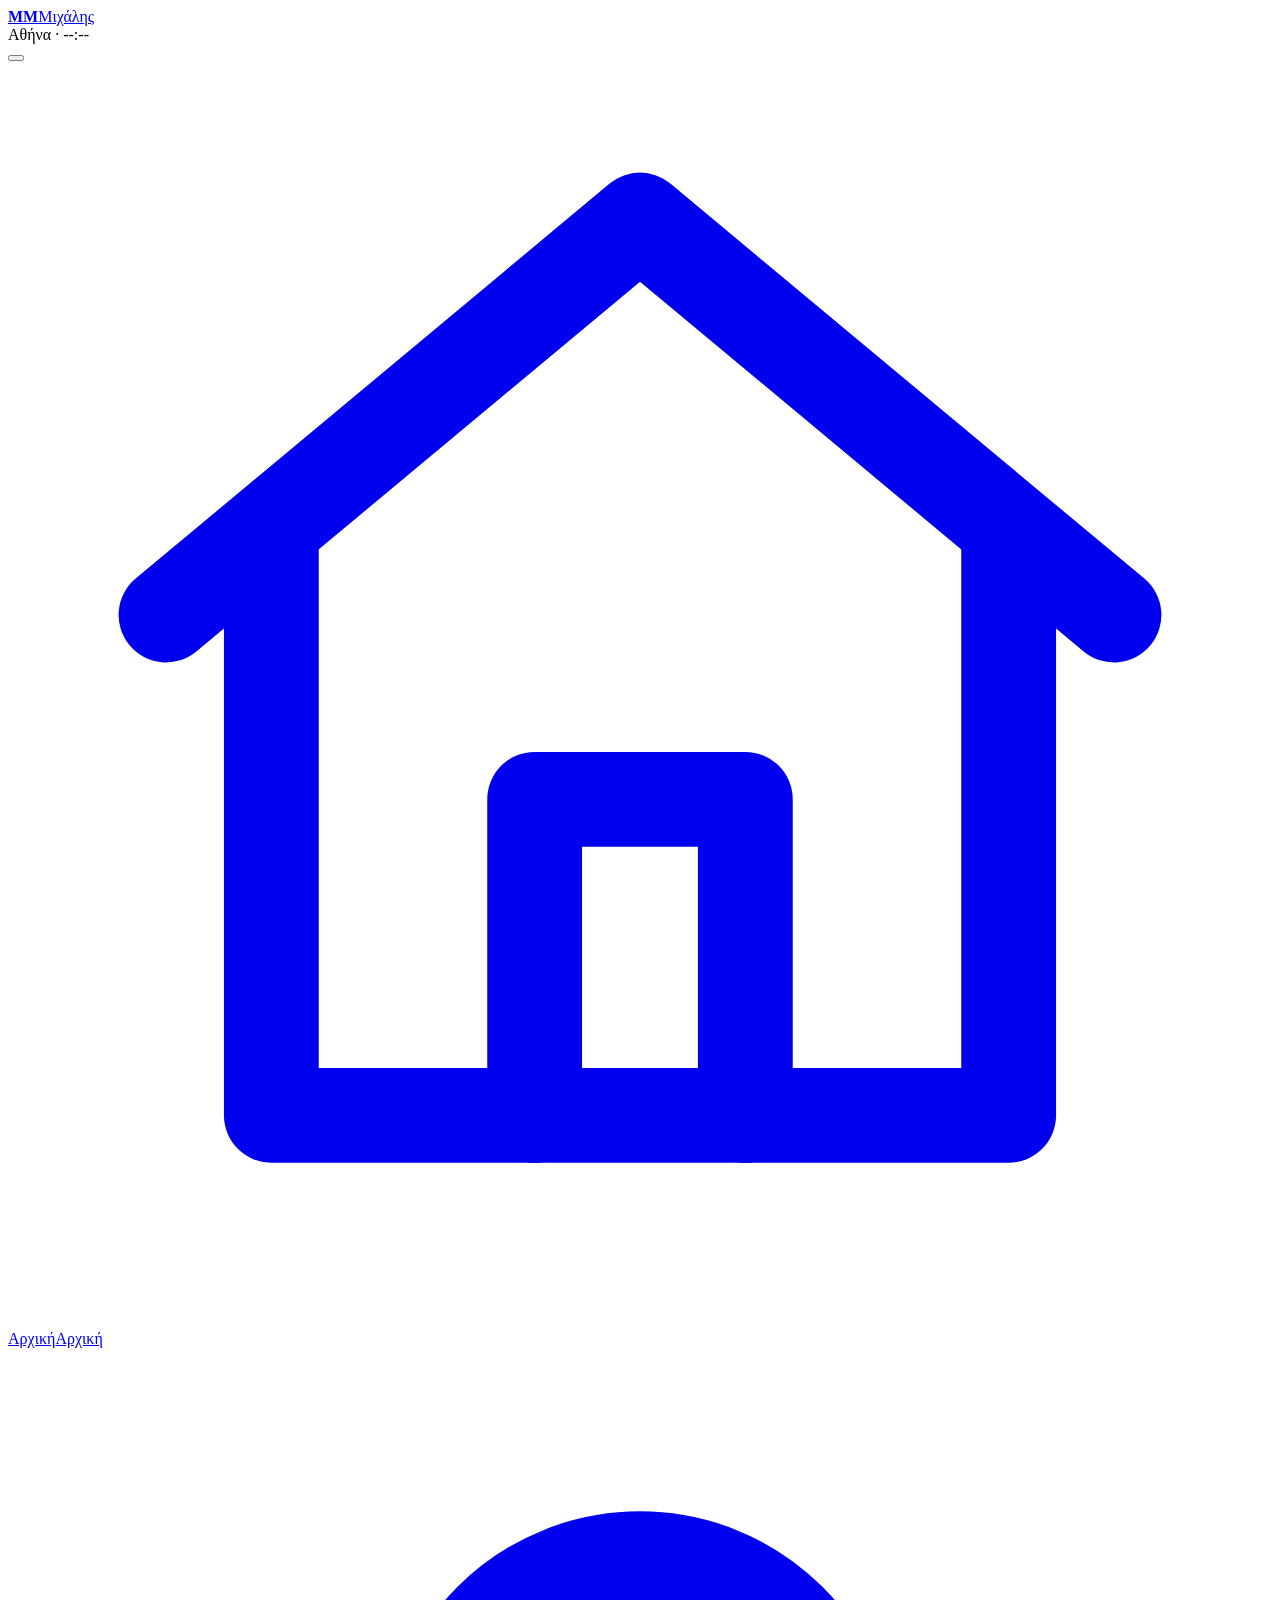
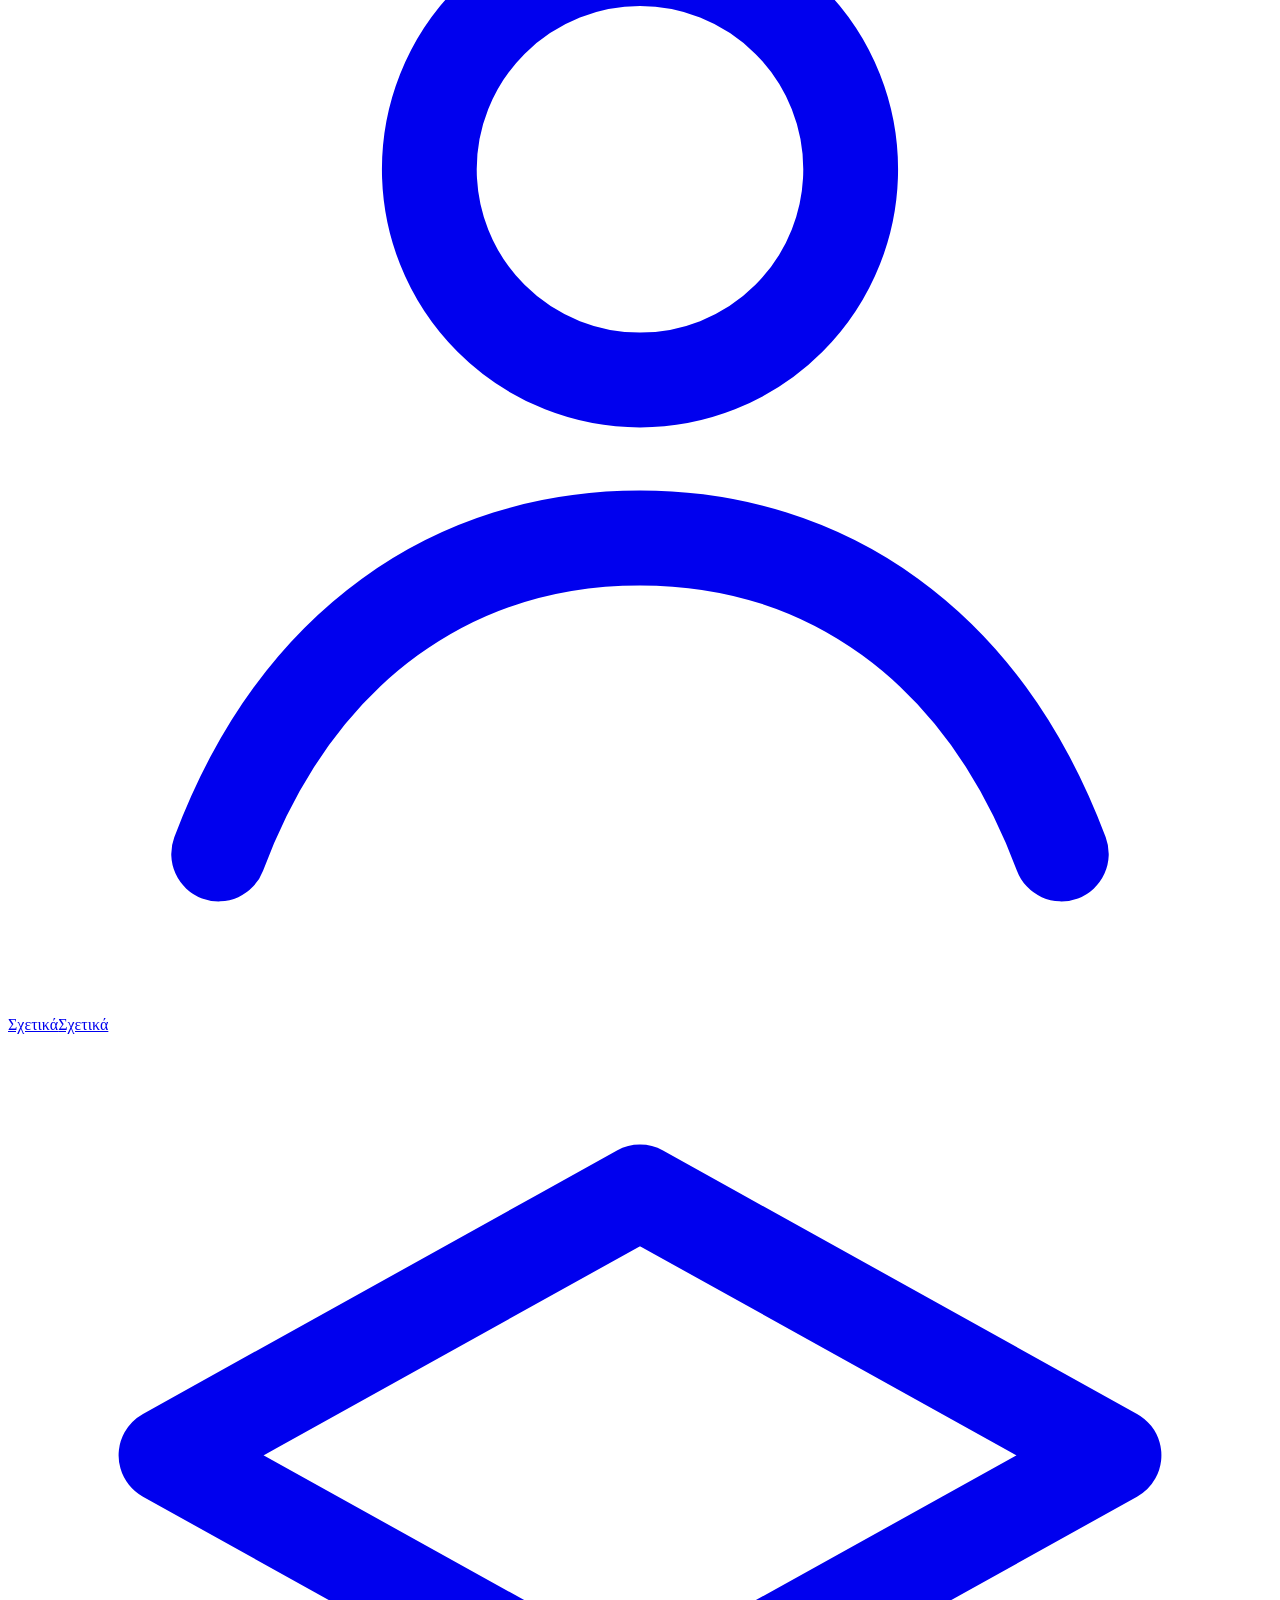
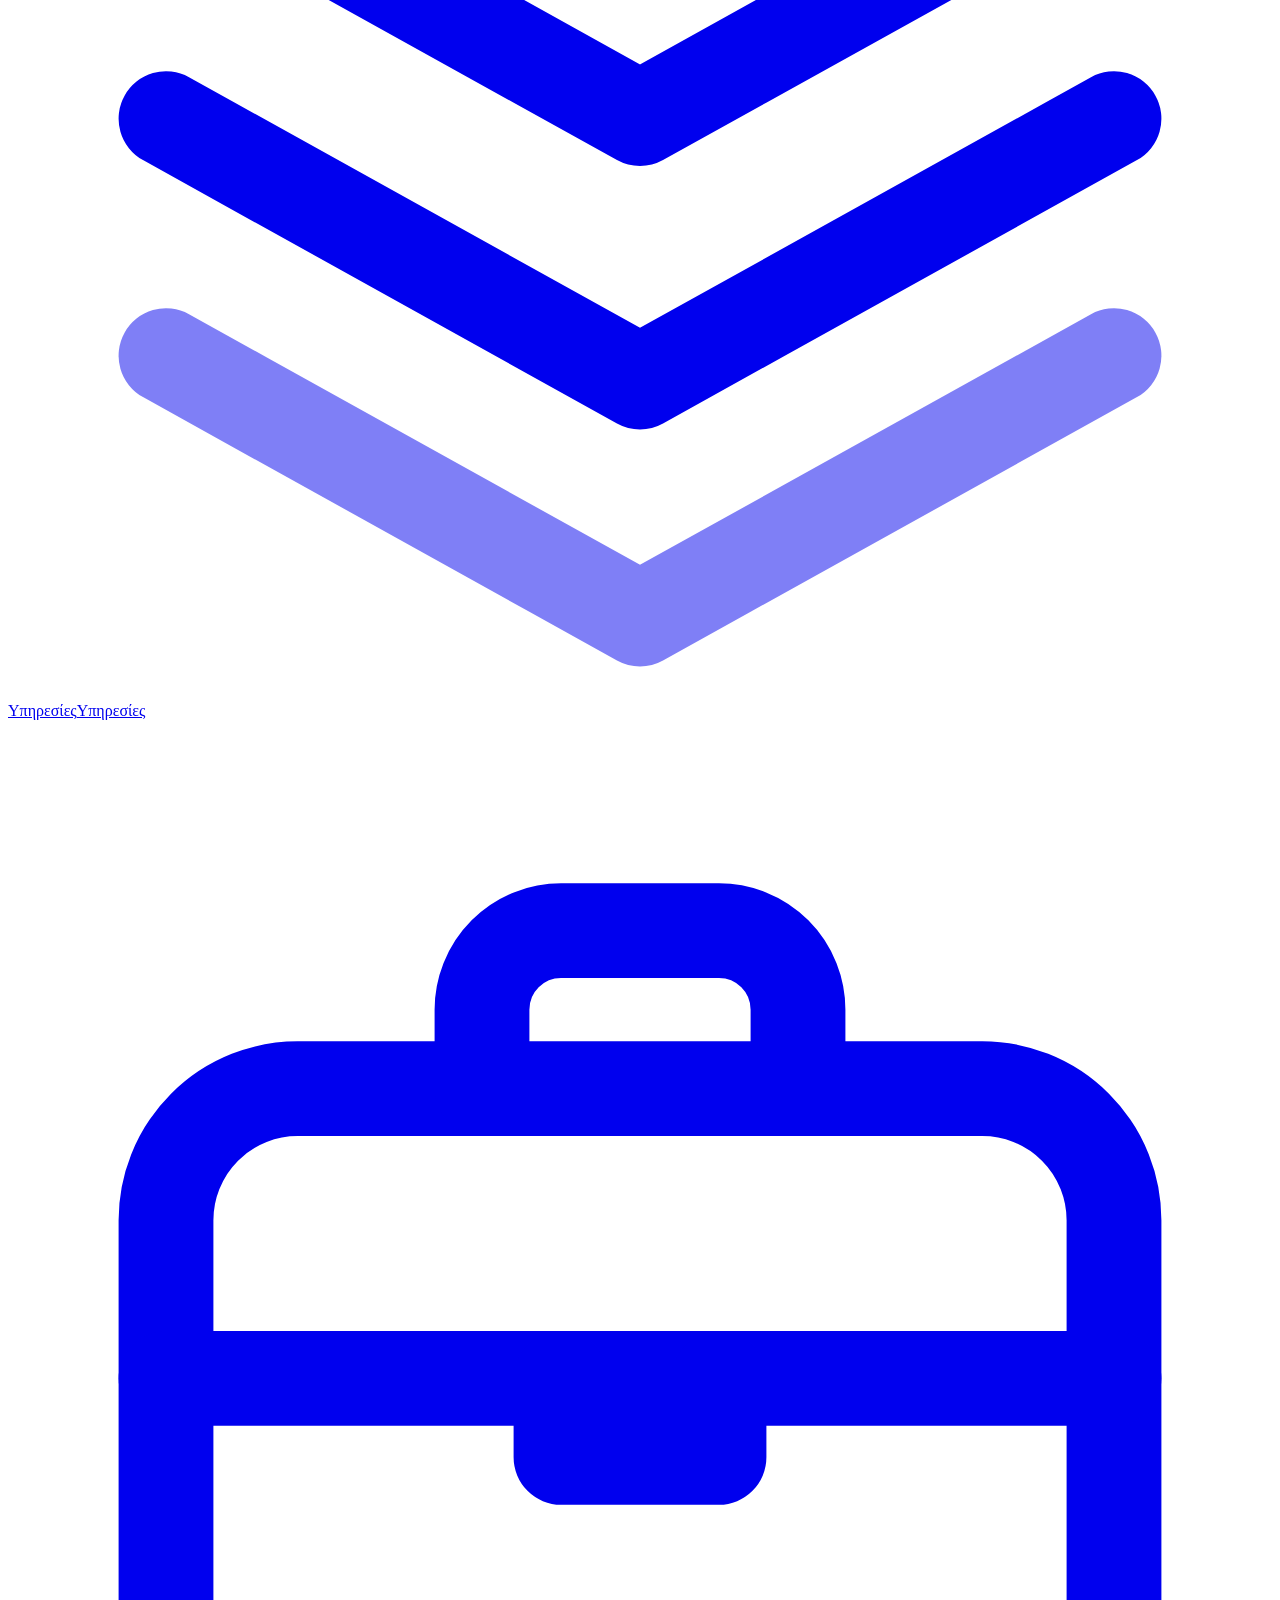
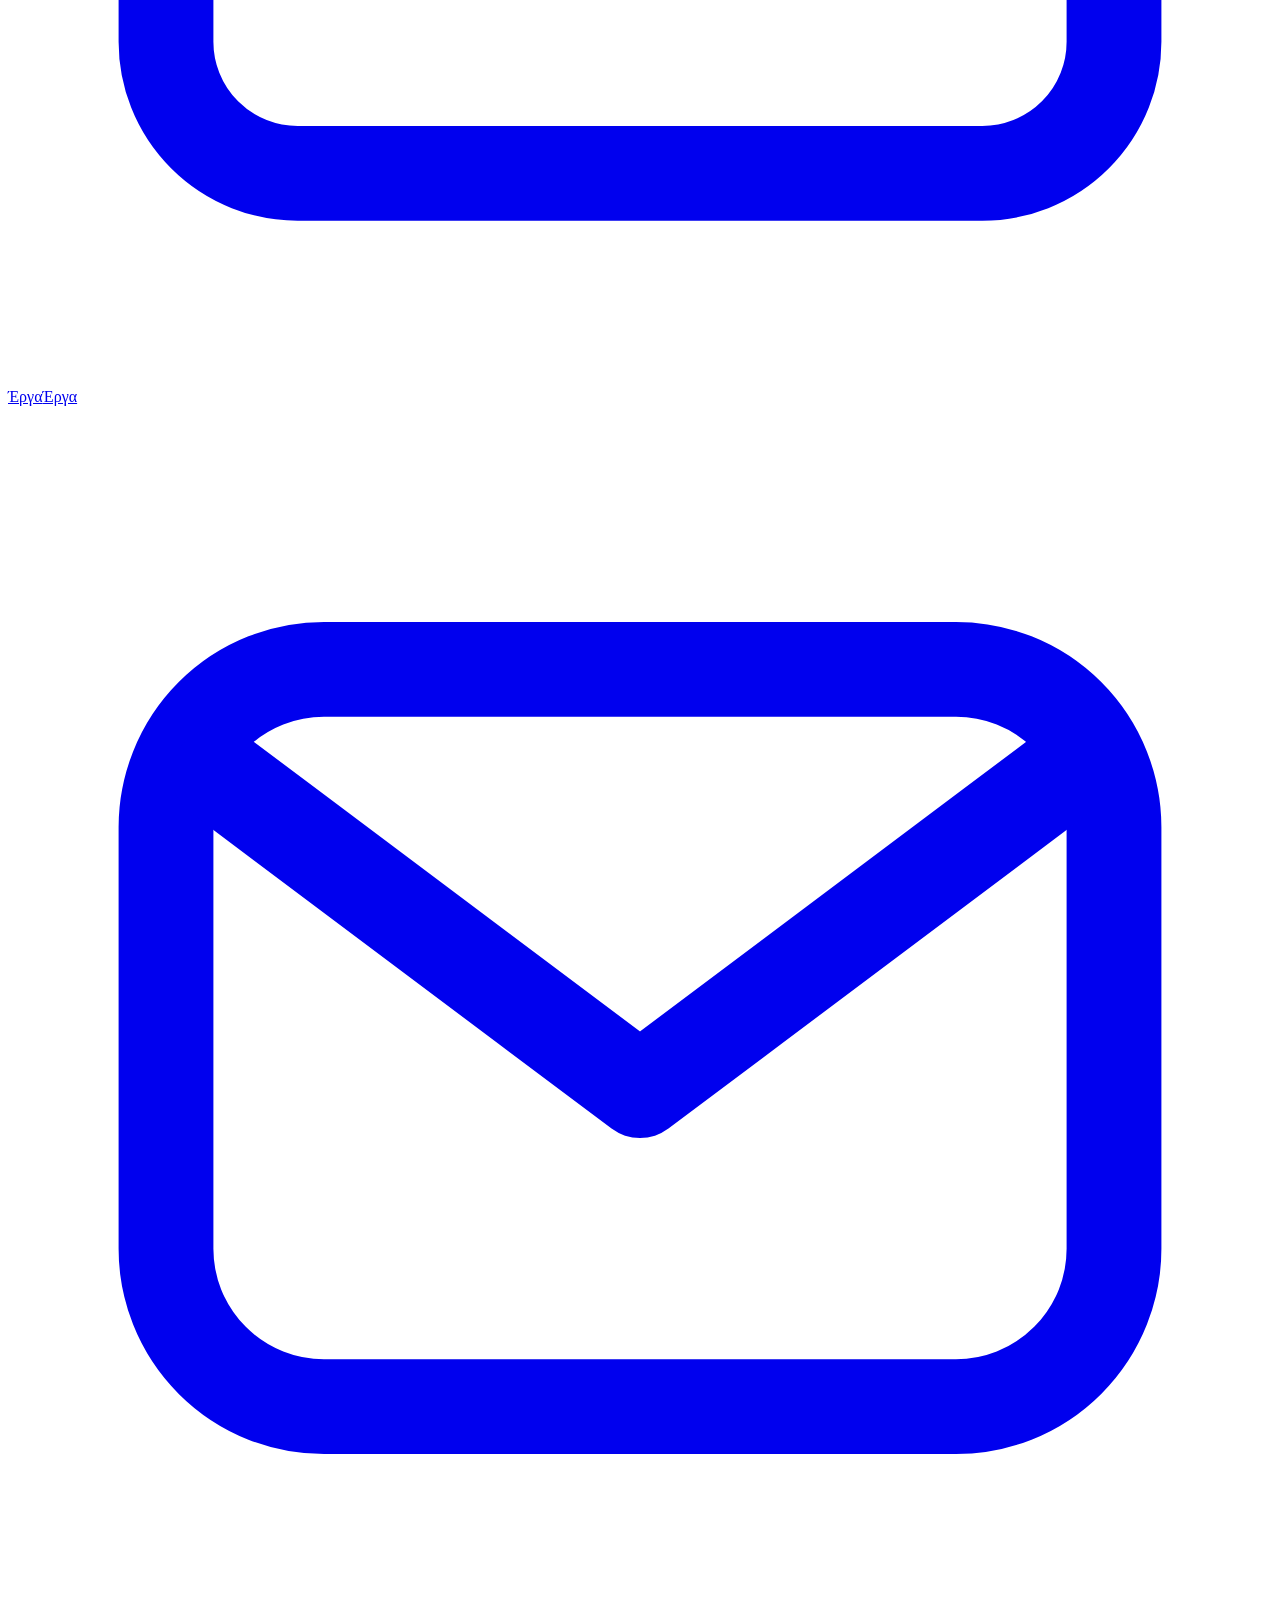
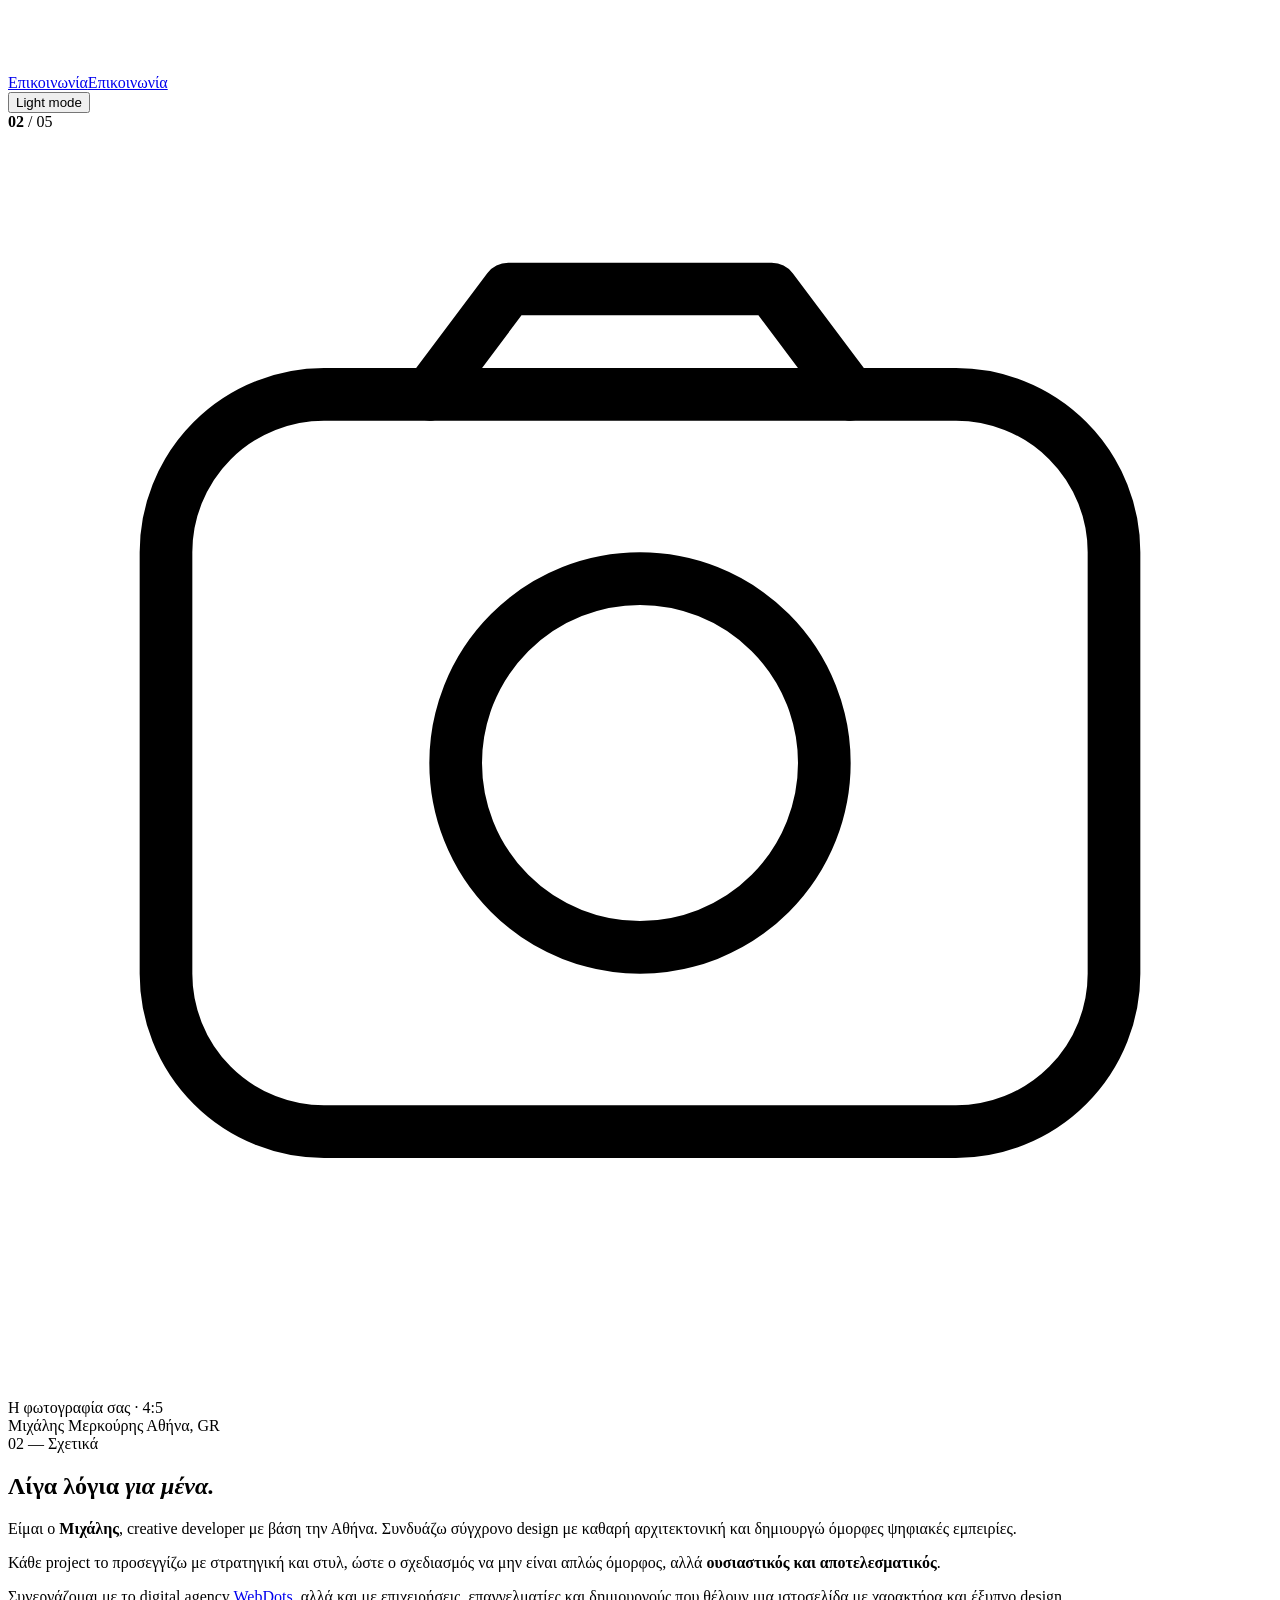
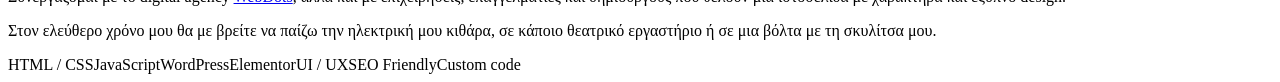
==== commit ba6a8b8e: "Add files via upload" ====
--- a/about.html
+++ b/about.html
@@ -23,7 +23,7 @@
   <button class="ibtn themeb-m themeb" aria-label="Αλλαγή θέματος"></button>
 </div>
 
-<nav class="dock" aria-label="Κύρια πλοήγηση"><span class="ind no-t" aria-hidden="true"></span>
+<nav class="dock" aria-label="Κύρια πλοήγηση" style="--pi:1"><span class="ind no-t" aria-hidden="true"></span>
   <a class="nb" href="index.html" data-nav="0" aria-label="Αρχική"><svg viewBox="0 0 24 24" fill="none" stroke="currentColor" stroke-width="1.8" stroke-linecap="round" stroke-linejoin="round"><path d="M3 10.5 12 3l9 7.5"/><path d="M5 9v11h14V9"/><path d="M10 20v-6h4v6"/></svg><span class="lbl">Αρχική</span><span class="ml" aria-hidden="true">Αρχική</span></a>
   <a class="nb on" href="about.html" data-nav="1" aria-label="Σχετικά" aria-current="page"><svg viewBox="0 0 24 24" fill="none" stroke="currentColor" stroke-width="1.8" stroke-linecap="round" stroke-linejoin="round"><circle cx="12" cy="8" r="4"/><path d="M4 21c1.5-4 4.5-6 8-6s6.5 2 8 6"/></svg><span class="lbl">Σχετικά</span><span class="ml" aria-hidden="true">Σχετικά</span></a>
   <a class="nb" href="services.html" data-nav="2" aria-label="Υπηρεσίες"><svg viewBox="0 0 24 24" fill="none" stroke="currentColor" stroke-width="1.8" stroke-linecap="round" stroke-linejoin="round"><path d="m12 3 9 5-9 5-9-5 9-5Z"/><path d="m3 13 9 5 9-5"/><path d="m3 17.5 9 5 9-5" opacity=".5"/></svg><span class="lbl">Υπηρεσίες</span><span class="ml" aria-hidden="true">Υπηρεσίες</span></a>
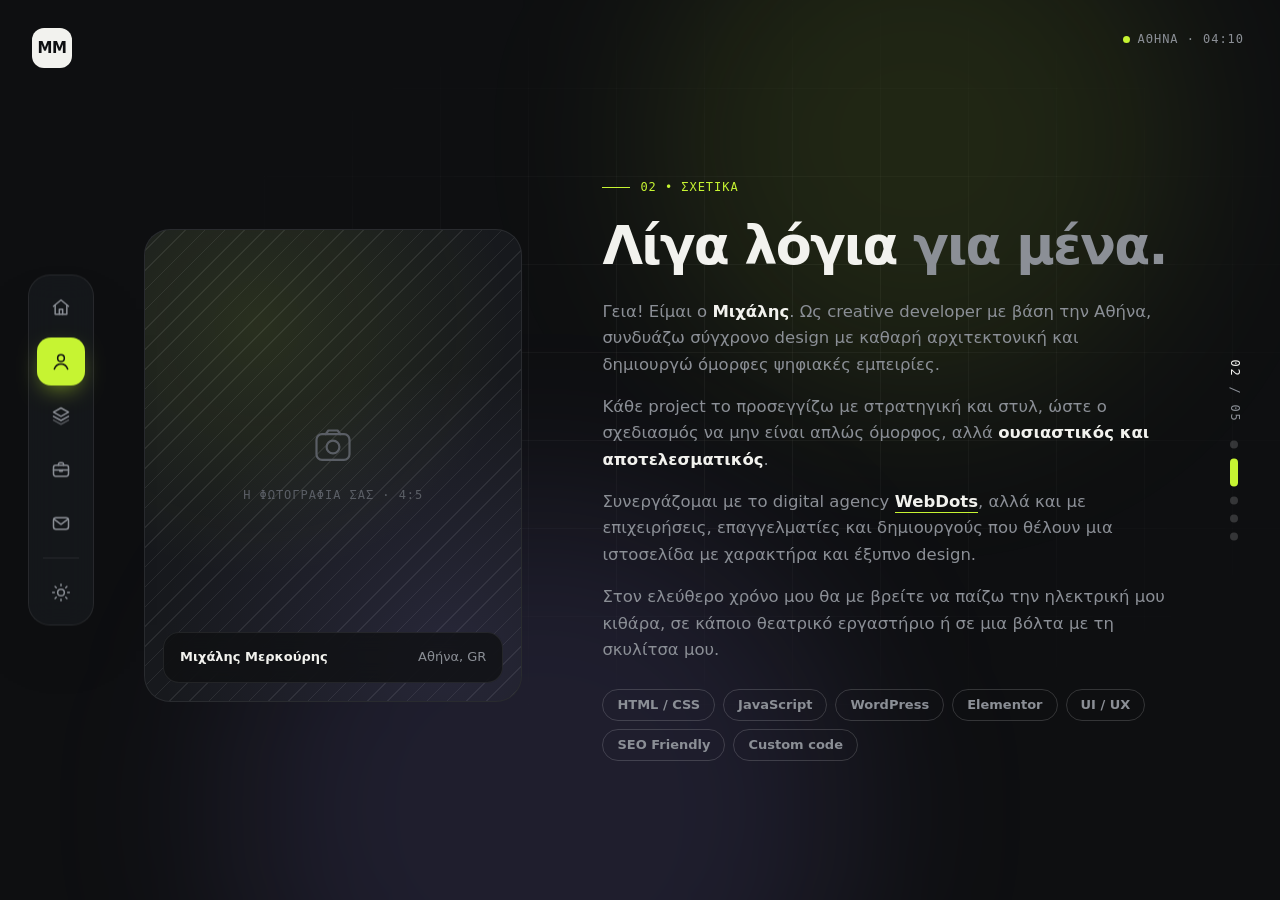
==== commit 7ed0d6e7: "Add files via upload" ====
--- a/about.html
+++ b/about.html
@@ -47,9 +47,9 @@
       <div class="badge">Μιχάλης Μερκούρης <span>Αθήνα, GR</span></div>
     </div>
     <div>
-      <span class="eyebrow mono rv">02 — Σχετικά</span>
+      <span class="eyebrow mono rv">02 • Σχετικά</span>
       <h1 id="h-about" class="h2 rv">Λίγα λόγια <em>για μένα.</em></h1>
-      <p class="rv">Είμαι ο <strong>Μιχάλης</strong>, creative developer με βάση την Αθήνα. Συνδυάζω σύγχρονο design με καθαρή αρχιτεκτονική και δημιουργώ όμορφες ψηφιακές εμπειρίες.</p>
+      <p class="rv">Γεια! Είμαι ο <strong>Μιχάλης</strong>. Ως creative developer με βάση την Αθήνα, συνδυάζω σύγχρονο design με καθαρή αρχιτεκτονική και δημιουργώ όμορφες ψηφιακές εμπειρίες.</p>
       <p class="rv">Κάθε project το προσεγγίζω με στρατηγική και στυλ, ώστε ο σχεδιασμός να μην είναι απλώς όμορφος, αλλά <strong>ουσιαστικός και αποτελεσματικός</strong>.</p>
       <p class="rv">Συνεργάζομαι με το digital agency <a class="tlink" href="https://webdots.gr/" target="_blank" rel="noopener">WebDots</a>, αλλά και με επιχειρήσεις, επαγγελματίες και δημιουργούς που θέλουν μια ιστοσελίδα με χαρακτήρα και έξυπνο design.</p>
       <p class="rv">Στον ελεύθερο χρόνο μου θα με βρείτε να παίζω την ηλεκτρική μου κιθάρα, σε κάποιο θεατρικό εργαστήριο ή σε μια βόλτα με τη σκυλίτσα μου.</p>
--- a/assets/style.css
+++ b/assets/style.css
@@ -0,0 +1,569 @@
+/* ================= TOKENS ================= */
+:root{
+  --bg:#0E0F11; --bg2:#131518; --card:#17191D; --card2:#1C1F24;
+  --line:rgba(255,255,255,.08); --line2:rgba(255,255,255,.16);
+  --text:#F2F2EE; --muted:#8B8F96; --faint:#5A5E65;
+  --lime:#C6F432; --lime-ink:#C6F432; --on-lime:#0E0F11;
+  --violet:#9D8CFF; --violet-ink:#B3A6FF;
+  --glow-a:rgba(198,244,50,.10); --glow-b:rgba(157,140,255,.12);
+  --shadow:0 30px 80px -30px rgba(0,0,0,.7);
+  --ease:cubic-bezier(.22,.8,.12,1);
+  --ease-io:cubic-bezier(.76,0,.24,1);
+  --f:'Manrope',system-ui,sans-serif; --m:'JetBrains Mono',ui-monospace,monospace;
+  --dock-w:64px;
+}
+[data-scheme="light"]{
+  --bg:#F3F3EE; --bg2:#EAEAE3; --card:#FFFFFF; --card2:#F7F7F2;
+  --line:rgba(17,18,20,.09); --line2:rgba(17,18,20,.18);
+  --text:#121316; --muted:#5D6067; --faint:#9A9CA1;
+  --lime:#5B47D6; --lime-ink:#5B47D6; --on-lime:#FFFFFF;
+  --violet:#4F6A00; --violet-ink:#4F6A00;
+  --glow-a:rgba(160,210,20,.18); --glow-b:rgba(107,87,224,.12);
+  --shadow:0 30px 70px -35px rgba(30,30,40,.35);
+}
+*{box-sizing:border-box;margin:0;padding:0}
+html,body{height:100%}
+html{overflow-x:clip}body{overflow-x:clip}
+body{background:var(--bg);color:var(--text);font-family:var(--f);font-size:16px;line-height:1.6;-webkit-font-smoothing:antialiased;transition:background-color .5s var(--ease),color .5s var(--ease)}
+a{color:inherit;text-decoration:none}
+button,input,select,textarea{font:inherit;color:inherit}
+img,svg{display:block}
+.mono{font-family:var(--m);font-size:12px;letter-spacing:.08em;text-transform:uppercase}
+:focus-visible{outline:2px solid var(--lime);outline-offset:3px;border-radius:6px}
+.sr{position:absolute;width:1px;height:1px;overflow:hidden;clip:rect(0 0 0 0)}
+::selection{background:var(--lime);color:var(--on-lime)}
+
+/* background ambience */
+.amb{position:fixed;inset:0;pointer-events:none;z-index:0;overflow:hidden}
+.amb::before{content:"";position:absolute;inset:0;background-image:linear-gradient(var(--line) 1px,transparent 1px),linear-gradient(90deg,var(--line) 1px,transparent 1px);background-size:88px 88px;mask-image:radial-gradient(ellipse 70% 60% at 60% 40%,#000 20%,transparent 75%);opacity:.55}
+.blob{position:absolute;border-radius:50%;filter:blur(90px);transition:transform 1.6s var(--ease)}
+.blob.a{width:520px;height:520px;background:var(--glow-a);top:-120px;right:8%}
+.blob.b{width:620px;height:620px;background:var(--glow-b);bottom:-220px;left:18%}
+
+/* ================= CHROME ================= */
+.logo{position:fixed;top:28px;left:32px;z-index:110;display:flex;align-items:center;gap:10px;font-weight:800;font-size:18px;letter-spacing:-.02em}
+.logo b{width:40px;height:40px;border-radius:12px;display:grid;place-items:center;background:var(--text);color:var(--bg);font-size:15px;transition:transform .5s var(--ease),background-color .4s var(--ease),color .4s}
+.logo:hover b{transform:rotate(-8deg) scale(1.06);background:var(--lime);color:var(--on-lime)}
+.logo span{opacity:.0;transform:translateX(-6px);transition:.5s var(--ease)}
+.logo:hover span{opacity:1;transform:none}
+
+.topright{position:fixed;top:30px;right:36px;z-index:110;display:flex;align-items:center;gap:18px}
+.clock{color:var(--muted);display:flex;align-items:center;gap:8px}
+.clock i{width:7px;height:7px;border-radius:50%;background:var(--lime);box-shadow:0 0 0 0 var(--lime);animation:pulse 2.2s infinite}
+@keyframes pulse{0%{box-shadow:0 0 0 0 rgba(198,244,50,.55)}70%{box-shadow:0 0 0 9px rgba(198,244,50,0)}100%{box-shadow:0 0 0 0 rgba(198,244,50,0)}}
+.lang{display:flex;border:1px solid var(--line2);border-radius:99px;padding:3px}
+.lang button{border:0;background:none;padding:5px 10px;border-radius:99px;font-family:var(--m);font-size:11px;cursor:pointer;color:var(--muted);transition:.35s var(--ease)}
+.lang button.on{background:var(--text);color:var(--bg)}
+.lang button:not(.on):hover{color:var(--text)}
+
+/* side dock */
+.dock{position:fixed;left:28px;top:50%;transform:translateY(-50%);z-index:120;display:flex;flex-direction:column;gap:6px;padding:8px;border-radius:22px;background:color-mix(in srgb,var(--card) 80%,transparent);border:1px solid var(--line);backdrop-filter:blur(14px);-webkit-backdrop-filter:blur(14px);box-shadow:var(--shadow)}
+.dock .sep{height:1px;background:var(--line);margin:4px 6px}
+.nb{position:relative;display:flex;align-items:center;height:48px;width:48px;border-radius:14px;border:0;background:none;cursor:pointer;color:var(--muted);transition:color .35s var(--ease)}
+.nb svg{width:20px;height:20px;flex:none;margin-left:14px;position:relative;z-index:2;transition:transform .45s var(--ease)}
+.nb .lbl{position:absolute;left:0;top:0;height:48px;display:flex;align-items:center;padding:0 20px 0 46px;border-radius:14px;background:var(--card2);border:1px solid var(--line2);white-space:nowrap;font-weight:600;font-size:14px;color:var(--text);clip-path:inset(0 calc(100% - 48px) 0 0 round 14px);opacity:0;transition:clip-path .55s var(--ease),opacity .3s var(--ease);z-index:1;pointer-events:none}
+.nb:hover,.nb:focus-visible{color:var(--text)}
+.nb:hover .lbl,.nb:focus-visible .lbl{clip-path:inset(0 0 0 0 round 14px);opacity:1}
+.nb:hover svg{transform:scale(1.1)}
+.nb.on{color:var(--on-lime)}
+.nb.on:hover .lbl{background:var(--lime);color:var(--on-lime);border-color:transparent}
+
+/* right rail */
+.rail{position:fixed;right:36px;top:50%;transform:translateY(-50%);z-index:110;display:flex;flex-direction:column;align-items:center;gap:18px}
+.rail .num{font-family:var(--m);font-size:12px;color:var(--muted);writing-mode:vertical-rl;letter-spacing:.15em}
+.rail .num b{color:var(--text);font-weight:500}
+.dots{display:flex;flex-direction:column;gap:10px}
+.dots a{display:block;width:8px;height:8px;border-radius:99px;border:0;background:var(--line2);cursor:pointer;transition:height .5s var(--ease),background-color .4s}
+.dots a:hover{background:var(--muted);height:14px}
+.dots a.on{height:28px;background:var(--lime)}
+
+/* transition demo switch */
+.tpick{position:fixed;right:36px;bottom:28px;z-index:40;display:flex;align-items:center;gap:6px;padding:6px 6px 6px 14px;border-radius:99px;border:1px dashed var(--line2);background:color-mix(in srgb,var(--bg) 70%,transparent);backdrop-filter:blur(10px)}
+.tpick .mono{font-size:10px;color:var(--muted);margin-right:4px}
+.tpick button{border:0;background:none;cursor:pointer;font-family:var(--m);font-size:11px;padding:6px 10px;border-radius:99px;color:var(--muted);transition:.35s var(--ease)}
+.tpick button:hover{color:var(--text);background:var(--line)}
+.tpick button.on{background:var(--violet);color:#fff}
+
+/* ================= PAGES ================= */
+main{position:relative;z-index:1}
+.pg{position:relative}
+.pg-in{min-height:100vh;display:flex;flex-direction:column;align-items:stretch;padding:104px 150px 84px calc(var(--dock-w) + 110px)}
+.wrap{width:100%;max-width:1180px;margin:auto}
+body.fp{overflow:hidden}
+body.fp .pg{position:fixed;inset:0;visibility:hidden;background:var(--bg);transition:background-color .5s}
+body.fp .pg.on{visibility:visible}
+body.fp .pg:not(.is-cur) .chip,body.fp .pg:not(.is-cur) .avail i,body.fp .pg:not(.is-cur) .mouse::after{animation-play-state:paused}
+body.fp .pg-in{height:100%;min-height:0;overflow-y:auto;scrollbar-width:none}
+body.fp .pg-in::-webkit-scrollbar{display:none}
+body.fp .pg{background:transparent}
+#wipe{position:fixed;inset:0;z-index:60;pointer-events:none;visibility:hidden}
+#wipe i{position:absolute;inset:0}
+#wipe i:first-child{background:var(--violet)}
+#wipe i:last-child{background:var(--lime)}
+
+/* reveal */
+.rv{opacity:0;transform:translateY(28px)}
+.in .rv{animation:rise 1s var(--ease) both;animation-delay:calc(var(--i,0) * 75ms + 220ms)}
+@keyframes rise{from{opacity:0;transform:translateY(28px);filter:blur(6px)}to{opacity:1;transform:none;filter:blur(0)}}
+
+.eyebrow{display:inline-flex;align-items:center;gap:10px;color:var(--lime-ink);margin-bottom:22px}
+.eyebrow::before{content:"";width:28px;height:1px;background:currentColor}
+.h2{font-size:clamp(34px,4.1vw,62px);line-height:1.02;letter-spacing:-.035em;font-weight:800}
+.h2 em{font-style:normal;color:var(--muted)}
+.lead{color:var(--muted);font-size:17px;max-width:520px}
+
+/* buttons */
+.btn{position:relative;display:inline-flex;align-items:center;gap:12px;height:54px;padding:0 26px;border-radius:99px;font-weight:700;font-size:15px;cursor:pointer;border:1px solid var(--line2);overflow:hidden;isolation:isolate;transition:color .45s var(--ease),border-color .45s var(--ease),transform .45s var(--ease)}
+.btn::before{content:"";position:absolute;inset:0;z-index:-1;border-radius:inherit;transform:translateY(101%);transition:transform .55s var(--ease)}
+.btn:hover::before{transform:none}
+.btn:hover{transform:translateY(-2px)}
+.btn svg{width:18px;height:18px;transition:transform .5s var(--ease)}
+.btn:hover svg{transform:translate(3px,-3px) rotate(0deg)}
+.btn.pri{background:var(--lime);color:var(--on-lime);border-color:var(--lime)}
+.btn.pri::before{background:var(--text)}
+.btn.pri:hover{color:var(--bg);border-color:var(--text)}
+.btn.ghost::before{background:var(--text)}
+.btn.ghost:hover{color:var(--bg);border-color:var(--text)}
+
+.tag{display:inline-flex;align-items:center;height:32px;padding:0 14px;border-radius:99px;border:1px solid var(--line2);font-size:13px;font-weight:600;color:var(--muted);transition:.4s var(--ease);cursor:default}
+.tag:hover{color:var(--on-lime);background:var(--lime);border-color:var(--lime);transform:translateY(-2px)}
+.tag.v:hover{background:var(--violet);border-color:var(--violet);color:#fff}
+
+/* ---------- HOME ---------- */
+.hero{display:grid;grid-template-columns:1.25fr .75fr;gap:60px;align-items:center}
+.avail{display:inline-flex;align-items:center;gap:10px;height:34px;padding:0 14px 0 10px;border-radius:99px;background:var(--card);border:1px solid var(--line);font-size:13px;font-weight:600;margin-bottom:34px;transition:.4s var(--ease)}
+.avail:hover{border-color:var(--lime);transform:translateY(-2px)}
+.avail i{width:8px;height:8px;border-radius:50%;background:var(--lime);animation:pulse 2.2s infinite}
+.role{display:block;color:var(--violet-ink);margin-bottom:18px;font-size:14px}
+.role::after{content:"_";color:var(--lime-ink);animation:blink 1s steps(1) infinite;margin-left:2px}
+@keyframes blink{50%{opacity:0}}
+.name{font-size:clamp(56px,7.6vw,124px);line-height:.92;letter-spacing:-.05em;font-weight:800;margin-bottom:30px}
+.name .ln{display:block;white-space:nowrap}
+.name .ln.o{color:var(--bg);-webkit-text-stroke:3px var(--text);paint-order:stroke fill}
+.name .ch{display:inline-block;transition:transform .5s var(--ease),color .3s,-webkit-text-stroke-color .3s}
+.name .ch:hover{transform:translateY(-10%) rotate(-4deg);color:var(--lime-ink);-webkit-text-stroke-color:var(--lime-ink)}
+.name .ln.o .ch:hover{color:var(--lime);-webkit-text-stroke-color:var(--lime)}
+.name .dot{color:var(--lime-ink);-webkit-text-stroke:0}
+.hero .lead{font-size:19px;margin-bottom:38px;max-width:470px}
+.ctas{display:flex;gap:12px;flex-wrap:wrap}
+
+.build{position:relative;background:var(--card);border:1px solid var(--line);border-radius:22px;box-shadow:var(--shadow);transform:rotate(2.5deg);transition:transform .8s var(--ease),border-color .5s}
+.build:hover{transform:rotate(0) translateY(-6px);border-color:var(--line2)}
+.cc-top{display:flex;align-items:center;gap:7px;padding:16px 18px;border-bottom:1px solid var(--line)}
+.cc-top i{width:10px;height:10px;border-radius:50%;background:var(--line2)}
+.cc-top i:nth-child(1){background:#FF6159}.cc-top i:nth-child(2){background:#FFBD2E}.cc-top i:nth-child(3){background:#28C941}
+.cc-top span{margin-left:auto;color:var(--faint);font-size:11px}
+.cc-top .url{text-transform:none;letter-spacing:.02em}
+.cv{position:relative;padding:24px 24px 26px;display:flex;flex-direction:column;gap:18px}
+.w-nav{display:flex;align-items:center;gap:10px;padding:4px 0}
+.w-nav .lg{width:22px;height:22px;border-radius:7px;background:var(--text)}
+.w-nav span{width:34px;height:6px;border-radius:9px;background:var(--line2)}
+.w-nav span:first-of-type{margin-left:auto}
+.w-hero{display:flex;flex-direction:column;gap:10px;padding:12px 0 2px}
+.w-hero i{display:block;height:20px;border-radius:7px;background:var(--text)}
+.w-hero .t1{width:82%}
+.w-hero .t2{width:58%;background:transparent;border:1.5px solid var(--text)}
+.w-hero .t3{width:70%;height:7px;background:var(--line2);margin-top:6px}
+.w-btn{width:118px;height:32px;border-radius:99px;background:var(--lime)}
+.w-cards{display:grid;grid-template-columns:repeat(3,1fr);gap:10px}
+.w-cards i{height:78px;border-radius:12px;background:var(--bg2);border:1px solid var(--line)}
+.w-cards i:first-child{background:linear-gradient(135deg,var(--glow-b),var(--bg2))}
+.sel{position:absolute;left:0;top:0;border:1.5px solid var(--violet);border-radius:6px;pointer-events:none;transition:left .8s var(--ease),top .8s var(--ease),width .8s var(--ease),height .8s var(--ease)}
+.sel em{position:absolute;left:-1.5px;top:-24px;font-style:normal;font-family:var(--m);font-size:10px;letter-spacing:.04em;padding:3px 7px;border-radius:5px 5px 5px 0;background:var(--violet);color:#fff;white-space:nowrap}
+.sel b{position:absolute;width:7px;height:7px;background:var(--bg);border:1.5px solid var(--violet);border-radius:2px}
+.sel b:nth-of-type(1){left:-4px;top:-4px}.sel b:nth-of-type(2){right:-4px;top:-4px}.sel b:nth-of-type(3){left:-4px;bottom:-4px}.sel b:nth-of-type(4){right:-4px;bottom:-4px}
+.cur{position:absolute;left:0;top:0;width:20px;height:20px;fill:var(--text);stroke:var(--bg);stroke-width:1.5;transition:transform .9s var(--ease);filter:drop-shadow(0 4px 8px rgba(0,0,0,.4))}
+.tok{display:flex;align-items:center;gap:8px;padding:14px 24px;border-top:1px solid var(--line)}
+.tok .sw{width:16px;height:16px;border-radius:50%;border:1px solid var(--line2);transition:transform .4s var(--ease)}
+.tok .sw:hover{transform:scale(1.3)}
+.tok .mono{font-size:10.5px;color:var(--faint);margin-left:6px}
+.tok .r{margin-left:auto}
+pre{font-family:var(--m);font-size:13.5px;line-height:1.85;padding:22px 24px 26px;color:var(--muted);white-space:pre;overflow:hidden}
+pre .k{color:var(--violet-ink)} pre .s{color:var(--lime-ink)} pre .p{color:var(--text)} pre .c{color:var(--faint)}
+.chip{position:absolute;display:flex;align-items:center;gap:8px;height:40px;padding:0 16px;border-radius:12px;background:var(--card2);border:1px solid var(--line2);font-size:13px;font-weight:700;box-shadow:var(--shadow);animation:float 6s ease-in-out infinite;transition:.4s var(--ease)}
+.chip:hover{background:var(--lime);color:var(--on-lime);border-color:var(--lime)}
+.chip svg{width:16px;height:16px}
+.chip.c1{top:-22px;left:-34px;transform:rotate(-6deg)}
+.chip.c2{bottom:-34px;right:-18px;animation-delay:-3s}
+@keyframes float{0%,100%{translate:0 0}50%{translate:0 -10px}}
+.scrollcue{position:absolute;left:50%;bottom:34px;transform:translateX(-50%);background:none;border:0;cursor:pointer;display:flex;flex-direction:column;align-items:center;gap:10px;color:var(--faint);cursor:pointer;transition:color .4s}
+.scrollcue:hover{color:var(--text)}
+.mouse{width:22px;height:34px;border:1.5px solid currentColor;border-radius:12px;position:relative}
+.mouse::after{content:"";position:absolute;left:50%;top:7px;width:3px;height:7px;border-radius:2px;background:var(--lime);transform:translateX(-50%);animation:wheel 1.8s var(--ease) infinite}
+@keyframes wheel{0%{opacity:0;transform:translate(-50%,-3px)}30%{opacity:1}100%{opacity:0;transform:translate(-50%,10px)}}
+
+/* ---------- ABOUT ---------- */
+.about{display:grid;grid-template-columns:.8fr 1.2fr;gap:80px;align-items:center}
+.photo{position:relative;aspect-ratio:4/5;border-radius:26px;overflow:hidden;background:var(--card);border:1px solid var(--line);max-height:66vh;transition:transform .7s var(--ease),border-color .5s}
+.photo::before{content:"";position:absolute;inset:0;background:repeating-linear-gradient(135deg,var(--line) 0 1px,transparent 1px 14px)}
+.photo::after{content:"";position:absolute;inset:0;background:radial-gradient(circle at 30% 20%,var(--glow-a),transparent 55%),radial-gradient(circle at 80% 90%,var(--glow-b),transparent 55%);transition:opacity .6s}
+.photo .ph{position:absolute;inset:0;display:grid;place-items:center;text-align:center;color:var(--faint);z-index:2}
+.photo .ph svg{width:44px;height:44px;margin:0 auto 12px;stroke-width:1.2}
+.photo:hover{transform:translateY(-6px);border-color:var(--lime)}
+.photo .badge{position:absolute;left:18px;bottom:18px;right:18px;z-index:3;display:flex;justify-content:space-between;align-items:center;padding:14px 16px;border-radius:16px;background:color-mix(in srgb,var(--bg) 75%,transparent);backdrop-filter:blur(10px);border:1px solid var(--line);font-size:13px;font-weight:600}
+.photo .badge span{color:var(--muted);font-weight:500}
+.about .h2{margin-bottom:26px}
+.about p{color:var(--muted);font-size:16.5px;margin-bottom:16px;max-width:600px}
+.about p strong{color:var(--text);font-weight:600}
+.tlink{position:relative;color:var(--text);font-weight:700;white-space:nowrap;transition:color .35s var(--ease)}
+.tlink::after{content:"";position:absolute;left:0;right:0;bottom:-2px;height:1.5px;background:var(--lime-ink);transform-origin:left;transition:transform .5s var(--ease)}
+.tlink:hover{color:var(--lime-ink)}
+.tlink:hover::after{transform:scaleX(0);transform-origin:right}
+.about .tags{margin-top:26px}
+.facts{max-width:600px;display:grid;grid-template-columns:repeat(2,1fr);gap:1px;background:var(--line);border:1px solid var(--line);border-radius:18px;overflow:hidden;margin:30px 0 26px}
+.facts div{background:var(--bg);padding:18px 20px;transition:background-color .4s var(--ease)}
+.facts div:hover{background:var(--card)}
+.facts .mono{font-size:10.5px;color:var(--faint);display:block;margin-bottom:4px}
+.facts b{font-size:15px;font-weight:700}
+.tags{display:flex;flex-wrap:wrap;gap:8px}
+
+/* ---------- SERVICES ---------- */
+.serv{display:grid;grid-template-columns:.85fr 1.15fr;gap:70px;align-items:center}
+.serv .h2{margin-bottom:22px}
+.steps{margin-top:36px;display:flex;flex-direction:column}
+.step{display:grid;grid-template-columns:44px 1fr;gap:14px;padding:14px 0;border-top:1px solid var(--line);transition:padding .45s var(--ease)}
+.step:last-child{border-bottom:1px solid var(--line)}
+.step .mono{color:var(--violet-ink);padding-top:3px}
+.step b{display:block;font-size:15.5px}
+.step span{color:var(--muted);font-size:14px}
+.step:hover{padding-left:10px}
+.step:hover b{color:var(--lime-ink)}
+.scards{display:grid;grid-template-columns:1fr 1fr;gap:16px}
+.sc{position:relative;padding:28px 26px 26px;border-radius:22px;background:var(--card);border:1px solid var(--line);overflow:hidden;transition:transform .55s var(--ease),border-color .5s}
+.sc::before{content:"";position:absolute;inset:0;background:radial-gradient(380px circle at var(--mx,50%) var(--my,0%),var(--glow-a),transparent 60%);opacity:0;transition:opacity .5s}
+.sc:hover{transform:translateY(-6px);border-color:var(--line2)}
+.sc:hover::before{opacity:1}
+.sc>*{position:relative}
+.sc .ic{width:50px;height:50px;border-radius:14px;display:grid;place-items:center;background:var(--bg2);border:1px solid var(--line);margin-bottom:22px;transition:.5s var(--ease)}
+.sc .ic svg{width:22px;height:22px;color:var(--lime-ink)}
+.sc:hover .ic{background:var(--lime);border-color:var(--lime);transform:rotate(-8deg)}
+.sc:hover .ic svg{color:var(--on-lime)}
+.sc h3{font-size:19px;letter-spacing:-.02em;margin-bottom:8px}
+.sc p{color:var(--muted);font-size:14.5px;line-height:1.55}
+.sc .n{position:absolute;top:26px;right:24px;color:var(--faint)}
+
+/* ---------- WORK ---------- */
+.workhead{display:flex;justify-content:space-between;align-items:flex-end;gap:40px;margin-bottom:34px}
+.workhead .lead{max-width:380px;font-size:15.5px}
+.grid{display:grid;grid-template-columns:repeat(3,1fr);gap:16px}
+.pj{position:relative;border-radius:22px;overflow:hidden;cursor:pointer;border:1px solid var(--line);background:var(--card);height:clamp(150px,calc((100vh - 390px) / 2),300px);text-align:left;padding:0;transition:transform .6s var(--ease),border-color .5s,box-shadow .6s}
+.pj:hover{transform:translateY(-6px);border-color:var(--line2);box-shadow:var(--shadow)}
+.pj .art{position:absolute;inset:0;transition:transform 1.1s var(--ease),filter .8s}
+.pj:hover .art{transform:scale(1.06);filter:brightness(.6) saturate(.9)}
+.art .frame{position:absolute;left:9%;right:9%;top:16%;bottom:-10%;border-radius:12px 12px 0 0;background:var(--bg);border:1px solid var(--line2);overflow:hidden;box-shadow:0 20px 50px -20px rgba(0,0,0,.6)}
+.art .frame::before{content:"";display:block;height:22px;border-bottom:1px solid var(--line);background:radial-gradient(circle at 12px 11px,var(--line2) 3px,transparent 3.5px),radial-gradient(circle at 24px 11px,var(--line2) 3px,transparent 3.5px),radial-gradient(circle at 36px 11px,var(--line2) 3px,transparent 3.5px)}
+.art .frame .tx{position:absolute;left:8%;top:30%;max-width:50%}
+.art .frame b{display:block;font-size:clamp(18px,1.9vw,28px);letter-spacing:-.04em;line-height:1;font-weight:800}
+.art .frame u{display:block;margin-top:16px;width:70%;height:7px;border-radius:9px;background:var(--line2);text-decoration:none;box-shadow:0 16px 0 var(--line),0 32px 0 var(--line)}
+.art .frame s{position:absolute;right:7%;top:30%;width:32%;aspect-ratio:1;border-radius:14px;text-decoration:none}
+.a1{background:linear-gradient(140deg,#1d2a07,#0f1408)} .a1 .frame s{background:linear-gradient(135deg,var(--lime),#7fae00)} .a1 .frame b{color:var(--lime)}
+.a2{background:linear-gradient(140deg,#1c1838,#0f0e1c)} .a2 .frame s{background:linear-gradient(135deg,var(--violet),#5b47d6)} .a2 .frame b{color:var(--violet)}
+.a3{background:linear-gradient(140deg,#22242a,#141519)} .a3 .frame s{background:linear-gradient(135deg,#E9E6DC,#9a968c)} .a3 .frame b{color:#E9E6DC}
+.a4{background:linear-gradient(140deg,#1a2412,#1b1733)} .a4 .frame s{background:linear-gradient(135deg,var(--lime),var(--violet))} .a4 .frame b{color:#fff}
+.a5{background:linear-gradient(140deg,#0f2620,#0c1412)} .a5 .frame s{background:linear-gradient(135deg,#5EEAD4,#C6F432)} .a5 .frame b{color:#9FF0D8}
+.a6{background:linear-gradient(140deg,#26222f,#121116)} .a6 .frame s{background:linear-gradient(135deg,#F2F2EE,var(--violet))} .a6 .frame b{color:#F2F2EE}
+[data-scheme="light"] .a5{background:linear-gradient(140deg,#cdeee3,#e1f2a8)} [data-scheme="light"] .a5 .frame b{color:#0f5e4c}
+[data-scheme="light"] .a6{background:linear-gradient(140deg,#e7e3ef,#d6d0e6)} [data-scheme="light"] .a6 .frame b{color:#121316}
+[data-scheme="light"] .a1{background:linear-gradient(140deg,#e4f3b5,#cfe58a)} [data-scheme="light"] .a1 .frame b{color:#4F6A00}
+[data-scheme="light"] .a2{background:linear-gradient(140deg,#dcd6ff,#c3b9fb)} [data-scheme="light"] .a2 .frame b{color:#5B47D6}
+[data-scheme="light"] .a3{background:linear-gradient(140deg,#e6e4dc,#d3d0c6)} [data-scheme="light"] .a3 .frame b{color:#121316}
+[data-scheme="light"] .a4{background:linear-gradient(140deg,#e1f2a8,#d1c8fb)} [data-scheme="light"] .a4 .frame b{color:#121316}
+.pj .meta{position:absolute;left:0;right:0;bottom:0;padding:22px 24px;display:flex;align-items:flex-end;justify-content:space-between;gap:16px;background:linear-gradient(to top,rgba(10,11,13,.92),rgba(10,11,13,.55) 60%,transparent);color:#F2F2EE;transform:translateY(30%);opacity:.0;transition:transform .6s var(--ease),opacity .5s}
+.pj:hover .meta,.pj:focus-visible .meta{transform:none;opacity:1}
+.pj .meta .mono{font-size:10.5px;color:#C6F432;display:block;margin-bottom:6px}
+.pj .meta h3{font-size:19px;letter-spacing:-.02em;line-height:1.1}
+.pj .go{flex:none;width:48px;height:48px;border-radius:50%;display:grid;place-items:center;background:#C6F432;color:#0E0F11;transform:scale(.6) rotate(-45deg);transition:transform .6s var(--ease)}
+.pj:hover .go{transform:none}
+.pj .go svg{width:20px;height:20px}
+.pj .pill{position:absolute;top:16px;left:16px;z-index:2;font-family:var(--m);font-size:10.5px;letter-spacing:.08em;text-transform:uppercase;padding:7px 11px;border-radius:99px;background:rgba(14,15,17,.6);color:#F2F2EE;backdrop-filter:blur(8px);border:1px solid rgba(255,255,255,.1);transition:opacity .4s}
+.pj:hover .pill{opacity:0}
+
+/* modal */
+.modal{position:fixed;inset:0;z-index:130;display:flex;align-items:center;justify-content:center;visibility:hidden}
+.modal.open{visibility:visible}
+.modal .scrim{position:absolute;inset:0;background:rgba(5,6,8,.6);backdrop-filter:blur(6px);opacity:0;transition:opacity .6s var(--ease)}
+.modal.open .scrim{opacity:1}
+.sheet{position:relative;width:min(1040px,92vw);max-height:90vh;background:var(--bg);border:1px solid var(--line2);border-radius:28px;box-shadow:var(--shadow);transform:translateY(70px) scale(.96);opacity:0;transition:transform .75s var(--ease),opacity .5s var(--ease);display:flex;flex-direction:column;overflow:hidden}
+.modal.open .sheet{transform:none;opacity:1}
+.sh-top{display:flex;align-items:center;justify-content:space-between;padding:18px 22px 18px 30px;border-bottom:1px solid var(--line)}
+.sh-top .mono{color:var(--muted)}
+.sh-ctrl{display:flex;gap:8px}
+.ibtn{width:44px;height:44px;border-radius:50%;border:1px solid var(--line2);background:none;cursor:pointer;display:grid;place-items:center;transition:.45s var(--ease)}
+.ibtn svg{width:18px;height:18px}
+.ibtn:hover{background:var(--text);color:var(--bg);border-color:var(--text);transform:scale(1.06)}
+.ibtn.x:hover{background:var(--lime);color:var(--on-lime);border-color:var(--lime);transform:rotate(90deg)}
+.sh-body{flex:1;overflow-y:auto;display:grid;grid-template-columns:1.1fr 1fr;align-items:center}
+.sh-art{position:relative;margin:24px 0 24px 24px;border-radius:20px;overflow:hidden;aspect-ratio:4/3.1;border:1px solid var(--line)}
+.sh-art .art{position:absolute;inset:0}
+.sh-art .art .frame b{font-size:clamp(24px,2.6vw,38px)}
+.thumbs{position:absolute;left:18px;bottom:18px;display:flex;gap:8px;z-index:3}
+.thumbs i{width:56px;height:38px;border-radius:8px;border:1px solid rgba(255,255,255,.25);background:rgba(255,255,255,.08);backdrop-filter:blur(6px);cursor:pointer;transition:.4s var(--ease)}
+.thumbs i:hover,.thumbs i.on{border-color:#C6F432;transform:translateY(-3px)}
+.sh-info{padding:26px 32px 26px 34px;display:flex;flex-direction:column}
+.sh-info .mono{color:var(--lime-ink)}
+.sh-info h3{font-size:clamp(26px,2.5vw,36px);letter-spacing:-.04em;line-height:1.05;margin:8px 0 12px}
+.sh-info p{color:var(--muted);font-size:14.5px;line-height:1.55;margin-bottom:10px}
+.sh-info p b{color:var(--text)}
+.kv{display:grid;grid-template-columns:1fr 1fr;gap:1px;background:var(--line);border:1px solid var(--line);border-radius:16px;overflow:hidden;margin:8px 0 18px}
+.kv div{background:var(--bg);padding:14px 16px}
+.kv .mono{font-size:10px;color:var(--faint);display:block;margin-bottom:3px}
+.kv b{font-size:14px}
+.kv div.full{grid-column:span 2}
+.sh-info .ctas{margin-top:0}
+.demo-note{font-family:var(--m);font-size:10.5px;color:var(--faint);margin-top:14px;letter-spacing:.04em}
+
+/* ---------- CONTACT ---------- */
+.contact{display:grid;grid-template-columns:1.1fr .9fr;gap:34px 70px;align-items:center}
+.contact .h2{font-size:clamp(40px,5vw,76px);margin-bottom:22px}
+.contact .h2 span{color:var(--lime-ink)}
+.qa{display:grid;grid-template-columns:repeat(2,minmax(0,1fr));grid-auto-rows:1fr;gap:10px;margin-top:34px}
+.qa a{min-width:0;height:100%;display:flex;align-items:center;gap:12px;padding:16px;border-radius:18px;border:1px solid var(--line);background:var(--card);transition:.5s var(--ease)}
+.qa a .ic{width:42px;height:42px;flex:none;border-radius:12px;display:grid;place-items:center;background:var(--bg2);transition:.5s var(--ease)}
+.qa a svg{width:19px;height:19px}
+.qa a b{display:block;font-size:14.5px;line-height:1.3}
+.qa a span{font-size:12.5px;color:var(--muted)}
+.qa a>span:last-child{min-width:0}
+.qa a>span:last-child span{display:block}
+.qa a .mail{line-height:1.35}
+.qa a>span:last-child span:not(.mail){white-space:nowrap}
+@media (min-width:900px) and (max-width:1180px){.qa a .ic{display:none}.qa a{padding:14px 16px}.qa a .mail{font-size:12px}}
+.qa a:hover{transform:translateY(-4px);border-color:var(--line2)}
+.qa a.em:hover .ic,.qa a.ph:hover .ic{background:var(--lime);color:var(--on-lime)}
+.qa a.vb:hover .ic{background:#7360F2;color:#fff}
+.qa a.wa:hover .ic{background:#25D366;color:#fff}
+form{background:var(--card);border:1px solid var(--line);border-radius:26px;padding:34px;display:grid;gap:14px;box-shadow:var(--shadow)}
+.row2{display:grid;grid-template-columns:1fr 1fr;gap:14px}
+.fld{position:relative}
+.fld label{display:block;font-size:12.5px;font-weight:600;color:var(--muted);margin-bottom:7px}
+.fld input,.fld select,.fld textarea{width:100%;background:var(--bg);border:1px solid var(--line2);border-radius:14px;padding:14px 16px;font-size:15px;outline:none;transition:border-color .35s var(--ease),box-shadow .35s,background-color .35s}
+.fld textarea{resize:none;height:118px}
+.fld input:hover,.fld select:hover,.fld textarea:hover{border-color:var(--muted)}
+.fld input:focus,.fld select:focus,.fld textarea:focus{border-color:var(--lime);box-shadow:0 0 0 4px rgba(198,244,50,.12)}
+.fld.err input,.fld.err textarea{border-color:#FF6B6B}
+.fld .e{display:none;font-size:12px;color:#FF6B6B;margin-top:6px}
+.fld.err .e{display:block}
+.chips{display:flex;flex-wrap:wrap;gap:8px}
+.chips input{position:absolute;opacity:0;pointer-events:none}
+.chips label{margin:0;cursor:pointer;height:36px;padding:0 15px;display:inline-flex;align-items:center;border-radius:99px;border:1px solid var(--line2);font-size:13px;font-weight:600;color:var(--muted);transition:.35s var(--ease)}
+.chips label:hover{color:var(--text);border-color:var(--muted)}
+.chips input:checked+label{background:var(--lime);color:var(--on-lime);border-color:var(--lime)}
+.chips input:focus-visible+label{outline:2px solid var(--lime);outline-offset:2px}
+form .btn{width:100%;justify-content:center;margin-top:4px}
+.ok{display:none;align-items:center;gap:10px;padding:14px 16px;border-radius:14px;background:rgba(198,244,50,.12);color:var(--lime-ink);font-weight:600;font-size:14px}
+.ok.show{display:flex}
+.foot{grid-column:1/-1;display:flex;justify-content:space-between;gap:16px;padding-top:20px;border-top:1px solid var(--line);color:var(--faint);font-size:13px}
+#greet{color:var(--muted)}
+.foot a{position:relative;color:var(--muted);transition:color .3s}
+.foot a::after{content:"";position:absolute;left:0;right:0;bottom:-3px;height:1px;background:var(--lime);transform:scaleX(0);transform-origin:right;transition:transform .5s var(--ease)}
+.foot a:hover{color:var(--text)}
+.foot a:hover::after{transform:scaleX(1);transform-origin:left}
+
+/* ================= RESPONSIVE ================= */
+@media (max-width:1280px){
+  .pg-in{padding-right:110px;padding-left:calc(var(--dock-w) + 80px)}
+  .hero{grid-template-columns:1.3fr .7fr;gap:40px}
+  pre{font-size:12.5px}
+}
+@media (max-width:899px), (max-height:599px){
+  .dock{left:12px;right:12px;top:auto;bottom:calc(10px + env(safe-area-inset-bottom,0px));transform:none;max-width:460px;margin:0 auto;flex-direction:row;justify-content:space-between;border-radius:22px;padding:6px;gap:0}
+  .dock .sep,.dock .themeb-d{display:none}
+  .nb{flex:1;width:auto;height:66px;flex-direction:column;justify-content:center;gap:12px;border-radius:16px;transition:transform .25s var(--ease),color .35s var(--ease)}
+  .nb svg{margin:0;width:21px;height:21px}
+  .nb .lbl{display:none}
+  .nb .ml{display:block}
+  .nb:active{transform:scale(.92)}
+  .nb:hover svg{transform:none}
+  .rail,.tpick,.lang{display:none}
+  body::before{content:"";position:fixed;top:0;left:0;right:0;height:84px;z-index:99;pointer-events:none;background:linear-gradient(var(--bg) 60%,transparent)}
+  .logo{top:16px;left:18px}
+  .topright{top:18px;right:18px;gap:10px}
+  .themeb-m{display:grid!important}
+  .pg-in{min-height:auto;padding:118px 20px calc(96px + env(safe-area-inset-bottom,0px))}
+  .hero,.about,.serv,.contact{grid-template-columns:1fr;gap:44px}
+  .build{transform:rotate(1.5deg);margin:0 14px}
+  .chip.c1{left:-8px}.chip.c2{right:-4px}
+  .scrollcue{display:none}
+  .photo{max-height:none;max-width:420px}
+  .scards{grid-template-columns:1fr}
+  .workhead{flex-direction:column;align-items:flex-start;gap:14px}
+  .grid{grid-template-columns:repeat(2,1fr)}
+  .pj{grid-column:auto!important;height:auto;aspect-ratio:4/3.2}
+  .pj .meta{transform:none;opacity:1}
+  .pj .go{transform:none;width:42px;height:42px}
+  .pj .pill{display:none}
+  .sheet{width:94vw;max-height:88svh;border-radius:22px}
+  .sh-body{grid-template-columns:1fr}
+  .sh-art{margin:14px 14px 0;aspect-ratio:16/10}
+  .thumbs{display:none}
+  .sh-info{padding:24px 20px 40px}
+  .qa{grid-template-columns:1fr}
+  form{padding:22px}
+  .row2{grid-template-columns:1fr}
+
+  .contact .h2{font-size:clamp(38px,11vw,60px)}
+}
+.themeb-m{display:none}
+/* fit every section in one screen on shorter desktop/laptop viewports */
+@media (min-width:900px) and (min-height:600px){
+  .pg-in{padding-top:clamp(84px,11.5vh,104px);padding-bottom:clamp(36px,8vh,84px)}
+  .name{font-size:min(7.6vw,13.5vh,124px)}
+}
+@media (min-width:900px) and (min-height:600px) and (max-height:860px){
+  .h2{font-size:clamp(30px,6vh,56px)}
+  .eyebrow{margin-bottom:14px}
+  .lead{font-size:16px}
+  .hero .lead{font-size:17px;margin-bottom:28px}
+  .avail{margin-bottom:24px}
+  .about{gap:64px}
+  .about .h2{margin-bottom:18px}
+  .about p{font-size:15.5px;margin-bottom:10px;line-height:1.55}
+  .about .tags{margin-top:18px}
+  .photo{max-height:64vh}
+  .serv .h2{margin-bottom:14px}
+  .steps{margin-top:22px}
+  .step{padding:10px 0}
+  .step span{font-size:13.5px}
+  .scards{gap:12px}
+  .sc{padding:22px 22px 20px;border-radius:20px}
+  .sc .ic{width:42px;height:42px;margin-bottom:14px;border-radius:12px}
+  .sc h3{font-size:17.5px;margin-bottom:6px}
+  .sc p{font-size:14px;line-height:1.5}
+  .workhead{margin-bottom:22px}
+  .contact .h2{font-size:clamp(34px,7.2vh,64px);margin-bottom:14px}
+  .qa{margin-top:22px}
+  .qa a{padding:12px 14px}
+  form{padding:24px;gap:10px}
+  .fld input,.fld textarea{padding:12px 14px}
+  .fld textarea{height:92px}
+  .btn{height:50px}
+  .foot{padding-top:14px}
+}
+@media (min-width:900px) and (min-height:600px) and (max-height:700px){
+  .step div span{display:none}
+  .step{padding:12px 0}
+  .serv .lead,.workhead .lead{font-size:15px}
+  .sc p{font-size:13.5px}
+  .about p{font-size:14.5px;margin-bottom:8px}
+  .contact .lead{display:none}
+  .chip{display:none}
+  .tok{display:none}
+}
+@media (max-width:1100px){.grid{grid-template-columns:repeat(2,1fr)}}
+@media (max-width:640px){.grid{grid-template-columns:1fr}}
+@media (max-width:380px){.nb .ml{font-size:9.5px}}
+
+/* ================= v5: multi-page ================= */
+.nb .ml{display:none;position:relative;z-index:2;font-size:10.5px;font-weight:600;line-height:1;letter-spacing:.01em;color:var(--muted);white-space:nowrap;transition:color .35s var(--ease)}
+.nb.on .ml{color:var(--text);font-weight:700}
+.ind{position:absolute;left:0;top:0;width:48px;height:48px;border-radius:14px;background:var(--lime);z-index:1;pointer-events:none;
+  box-shadow:0 8px 24px -8px color-mix(in srgb,var(--lime) 70%,transparent);
+  transition:left .42s var(--ease),top .42s var(--ease),width .5s var(--ease),height .5s var(--ease),border-radius .5s var(--ease)}
+/* first paint: the marker already sits under the current page's item (no jump from Home) */
+.dock .ind{left:8px;top:calc(8px + var(--pi,0) * 54px)}
+.ind.no-t{transition:none}
+@media (max-width:899px), (max-height:599px){ .ind{border-radius:50%} .dock .ind{width:38px;height:38px;top:8.75px;left:calc(6px + (100% - 12px) * (var(--pi,0) + .5) / 5 - 19px)} .nb .ml{display:block} }
+.nb{-webkit-tap-highlight-color:transparent}
+
+/* footer: bottom of the contact page */
+.site-foot{width:100%;max-width:1180px;margin:0 auto;display:flex;justify-content:space-between;gap:16px;padding-top:16px;border-top:1px solid var(--line);color:var(--faint);font-size:13px}
+.site-foot #greet{color:var(--muted)}
+#contact .wrap{margin-bottom:auto;padding-bottom:28px}
+@media (min-width:900px) and (min-height:600px){ #contact .pg-in{padding-bottom:22px} #contact .wrap{margin-top:auto} }
+@media (max-width:899px), (max-height:599px){ .site-foot{margin-top:44px;font-size:12px} #contact .wrap{padding-bottom:0} }
+
+/* mobile: reveal elements one by one as they scroll in */
+.rv.vis{animation:rise .9s var(--ease) both;animation-delay:calc(var(--j,0) * 80ms)}
+
+/* ---------- page transition curtain ---------- */
+.pt{position:fixed;inset:0;z-index:100;pointer-events:none;visibility:hidden}
+.pt-l,.pt-p{position:absolute;inset:0;transform:translateY(100%)}
+.pt-l{background:var(--lime)}
+.pt-p{background:var(--bg2);display:flex;flex-direction:column;align-items:center;justify-content:center;gap:18px;overflow:hidden}
+.pt-p::before{content:"";position:absolute;inset:0;background-image:linear-gradient(var(--line) 1px,transparent 1px),linear-gradient(90deg,var(--line) 1px,transparent 1px);background-size:88px 88px;mask-image:radial-gradient(ellipse 60% 55% at 50% 50%,#000 10%,transparent 75%);opacity:.6}
+.pt-n{position:relative;color:var(--lime-ink);overflow:hidden}
+.pt-n span{display:block}
+.pt-t{position:relative;overflow:hidden;padding:0 .08em .12em}
+.pt-t span{display:block;font-size:clamp(46px,9vw,138px);font-weight:800;letter-spacing:-.05em;line-height:1.05;color:var(--text)}
+.pt-t span::after{content:".";color:var(--lime-ink)}
+.pt-bar{position:absolute;left:50%;bottom:16%;width:min(220px,40vw);height:2px;margin-left:calc(min(220px,40vw) / -2);background:var(--line2);overflow:hidden}
+.pt-bar i{position:absolute;inset:0;background:var(--lime);transform:scaleX(0);transform-origin:left}
+html.pt-on .rv{animation:none}
+
+/* v5.5 */
+a,button{-webkit-tap-highlight-color:transparent}
+.dock.nav-go .nb .lbl{clip-path:inset(0 calc(100% - 48px) 0 0 round 14px)!important;opacity:0!important}
+.nb .lbl{transition:clip-path .55s var(--ease),opacity .3s var(--ease),background-color .35s var(--ease),color .35s var(--ease),border-color .35s var(--ease)}
+@media (max-width:899px), (max-height:599px){
+  .sh-body{display:block}
+  .sh-art{aspect-ratio:16/10;min-height:0}
+  .modal .scrim{backdrop-filter:none;-webkit-backdrop-filter:none;background:rgba(5,6,8,.78)}
+  .sheet{transform:translateY(40px);transition:transform .55s var(--ease),opacity .4s var(--ease)}
+}
+/* v5.6: work slider */
+.slider{position:relative}
+.sl-track{display:flex;gap:18px;overflow-x:auto;overflow-y:hidden;scroll-snap-type:x mandatory;scroll-behavior:smooth;scrollbar-width:none;overscroll-behavior-x:contain;padding:6px;margin:-6px;outline:none}
+.sl-track::-webkit-scrollbar{display:none}
+.sl-track:focus-visible{outline:2px solid var(--lime);outline-offset:4px;border-radius:24px}
+.sl-track .pj{flex:0 0 calc((100% - 18px) / 2);scroll-snap-align:start;height:auto;aspect-ratio:auto;display:flex;flex-direction:column;padding:0;text-align:left;color:var(--text)}
+.pj-art{position:relative;display:block;height:clamp(180px,calc(100vh - 540px),400px);overflow:hidden;border-bottom:1px solid var(--line)}
+.pj:hover .art{transform:scale(1.05);filter:brightness(.9)}
+.pj-cap{display:flex;align-items:center;justify-content:space-between;gap:16px;padding:18px 20px 18px 22px}
+.pj-cap .mono{display:block;font-size:10.5px;color:var(--lime-ink);margin-bottom:6px}
+.pj-cap h3{font-size:20px;letter-spacing:-.02em;line-height:1.15}
+.sl-track .pj .go{width:46px;height:46px;flex:none;border-radius:13px;display:grid;place-items:center;background:var(--bg2);border:1px solid var(--line2);color:var(--text);transform:none;transition:background-color .4s var(--ease),color .4s var(--ease),border-color .4s var(--ease)}
+.sl-track .pj .go svg{width:19px;height:19px;transition:transform .5s var(--ease)}
+.sl-track .pj:hover .go{background:var(--lime);border-color:var(--lime);color:var(--on-lime)}
+.sl-track .pj:hover .go svg{transform:translate(2px,-2px)}
+.sl-ctrl{display:flex;align-items:center;gap:22px;margin-top:22px}
+.sl-count{color:var(--muted);white-space:nowrap;font-variant-numeric:tabular-nums}
+.sl-count b{color:var(--text);font-weight:500}
+.sl-bar{position:relative;flex:1;height:2px;border-radius:2px;background:var(--line2);overflow:hidden}
+.sl-bar i{position:absolute;top:0;bottom:0;left:0;width:33%;border-radius:2px;background:var(--lime);transition:left .5s var(--ease),width .5s var(--ease)}
+.sl-btns{display:flex;gap:10px}
+.sl-btn{position:relative;width:52px;height:52px;border-radius:14px;border:1px solid var(--line2);background:var(--card);color:var(--text);display:grid;place-items:center;cursor:pointer;transition:background-color .4s var(--ease),color .4s var(--ease),border-color .4s var(--ease),opacity .4s var(--ease),transform .25s var(--ease)}
+.sl-btn svg{width:20px;height:20px;transition:transform .45s var(--ease)}
+.sl-btn:hover:not(:disabled){background:var(--lime);border-color:var(--lime);color:var(--on-lime)}
+#sl-next:hover:not(:disabled) svg{transform:translateX(3px)}
+#sl-prev:hover:not(:disabled) svg{transform:translateX(-3px)}
+.sl-btn:active:not(:disabled){transform:scale(.92)}
+.sl-btn:disabled{opacity:.32;cursor:default}
+.sl-btn.hint{animation:slhint 1.8s var(--ease) 2}
+.sl-btn.tap{animation:sltap .5s var(--ease)}
+@keyframes slhint{0%,100%{border-color:var(--line2);box-shadow:0 0 0 0 transparent}45%{border-color:var(--lime);box-shadow:0 0 0 6px color-mix(in srgb,var(--lime) 16%,transparent)}}
+@keyframes sltap{0%{box-shadow:0 0 0 0 color-mix(in srgb,var(--lime) 45%,transparent)}100%{box-shadow:0 0 0 12px transparent}}
+@media (max-width:640px){
+  .sl-track{gap:14px;--g:max(24px, env(safe-area-inset-left,0px));margin:-6px calc(-1 * var(--g));padding:6px var(--g);scroll-padding:0 var(--g)}
+  .sl-track .pj{flex-basis:86%}
+  .pj-art{height:auto;aspect-ratio:4/3}
+  .pj-cap{padding:16px 16px 16px 18px}
+  .pj-cap h3{font-size:18px}
+  .sl-ctrl{gap:16px;margin-top:20px}
+  .sl-btn{width:50px;height:50px}
+}
+/* modal: never show a scrollbar while it animates */
+.sh-body{scrollbar-width:none}
+.sh-body::-webkit-scrollbar{display:none}
+@media (min-width:900px) and (min-height:600px){ .sheet,.sh-body{overflow:hidden} }
+
+/* v5.2: more breathing room on phones and tablets (stacked layouts) */
+@media (max-width:899px), (max-height:599px){
+  .pg-in{padding:124px max(24px, env(safe-area-inset-right,0px)) calc(112px + env(safe-area-inset-bottom,0px)) max(24px, env(safe-area-inset-left,0px))}
+  .hero{gap:84px}
+  .about,.serv,.contact{gap:64px}
+  .hero .lead{margin-bottom:34px}
+  .ctas{gap:14px}
+  .avail{margin-bottom:30px}
+  .eyebrow{margin-bottom:18px}
+  .about .h2,.serv .h2,.contact .h2{margin-bottom:22px}
+  .about p{margin-bottom:18px}
+  .about .tags{margin-top:30px}
+  .steps{margin-top:34px}
+  .step{padding:16px 0}
+  .scards{gap:16px}
+  .sc{padding:26px 24px 24px}
+  .workhead{margin-bottom:30px}
+  .grid{gap:18px}
+  .qa{margin-top:34px;gap:12px}
+  form{padding:26px 22px}
+  .site-foot{margin-top:56px}
+}
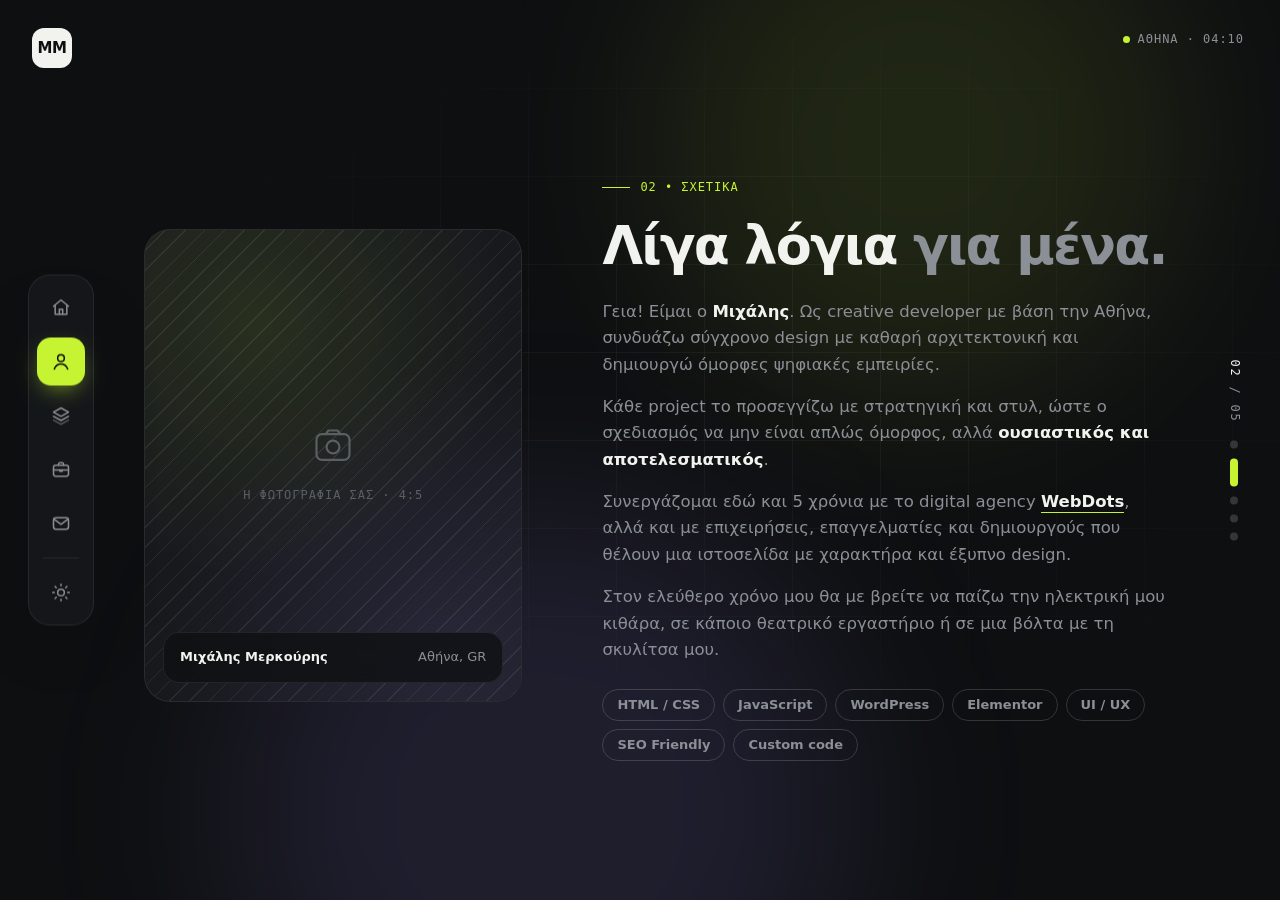
==== commit 8a5d3bf0: "Add files via upload" ====
--- a/about.html
+++ b/about.html
@@ -51,7 +51,7 @@
       <h1 id="h-about" class="h2 rv">Λίγα λόγια <em>για μένα.</em></h1>
       <p class="rv">Γεια! Είμαι ο <strong>Μιχάλης</strong>. Ως creative developer με βάση την Αθήνα, συνδυάζω σύγχρονο design με καθαρή αρχιτεκτονική και δημιουργώ όμορφες ψηφιακές εμπειρίες.</p>
       <p class="rv">Κάθε project το προσεγγίζω με στρατηγική και στυλ, ώστε ο σχεδιασμός να μην είναι απλώς όμορφος, αλλά <strong>ουσιαστικός και αποτελεσματικός</strong>.</p>
-      <p class="rv">Συνεργάζομαι με το digital agency <a class="tlink" href="https://webdots.gr/" target="_blank" rel="noopener">WebDots</a>, αλλά και με επιχειρήσεις, επαγγελματίες και δημιουργούς που θέλουν μια ιστοσελίδα με χαρακτήρα και έξυπνο design.</p>
+      <p class="rv">Συνεργάζομαι εδώ και <span id="wd-years">5</span> χρόνια με το digital agency <a class="tlink" href="https://webdots.gr/" target="_blank" rel="noopener">WebDots</a>, αλλά και με επιχειρήσεις, επαγγελματίες και δημιουργούς που θέλουν μια ιστοσελίδα με χαρακτήρα και έξυπνο design.</p>
       <p class="rv">Στον ελεύθερο χρόνο μου θα με βρείτε να παίζω την ηλεκτρική μου κιθάρα, σε κάποιο θεατρικό εργαστήριο ή σε μια βόλτα με τη σκυλίτσα μου.</p>
       <div class="tags rv">
         <span class="tag">HTML / CSS</span><span class="tag">JavaScript</span><span class="tag">WordPress</span><span class="tag">Elementor</span><span class="tag v">UI / UX</span><span class="tag">SEO Friendly</span><span class="tag v">Custom code</span>
--- a/assets/style.css
+++ b/assets/style.css
@@ -501,7 +501,7 @@
 }
 /* v5.6: work slider */
 .slider{position:relative}
-.sl-track{display:flex;gap:18px;overflow-x:auto;overflow-y:hidden;scroll-snap-type:x mandatory;scroll-behavior:smooth;scrollbar-width:none;overscroll-behavior-x:contain;padding:6px;margin:-6px;outline:none}
+.sl-track{display:flex;gap:18px;overflow-x:auto;overflow-y:hidden;scroll-snap-type:x mandatory;scroll-behavior:smooth;scrollbar-width:none;overscroll-behavior-x:contain;padding:6px;margin:-6px;scroll-padding:0 6px;outline:none}
 .sl-track::-webkit-scrollbar{display:none}
 .sl-track:focus-visible{outline:2px solid var(--lime);outline-offset:4px;border-radius:24px}
 .sl-track .pj{flex:0 0 calc((100% - 18px) / 2);scroll-snap-align:start;height:auto;aspect-ratio:auto;display:flex;flex-direction:column;padding:0;text-align:left;color:var(--text)}
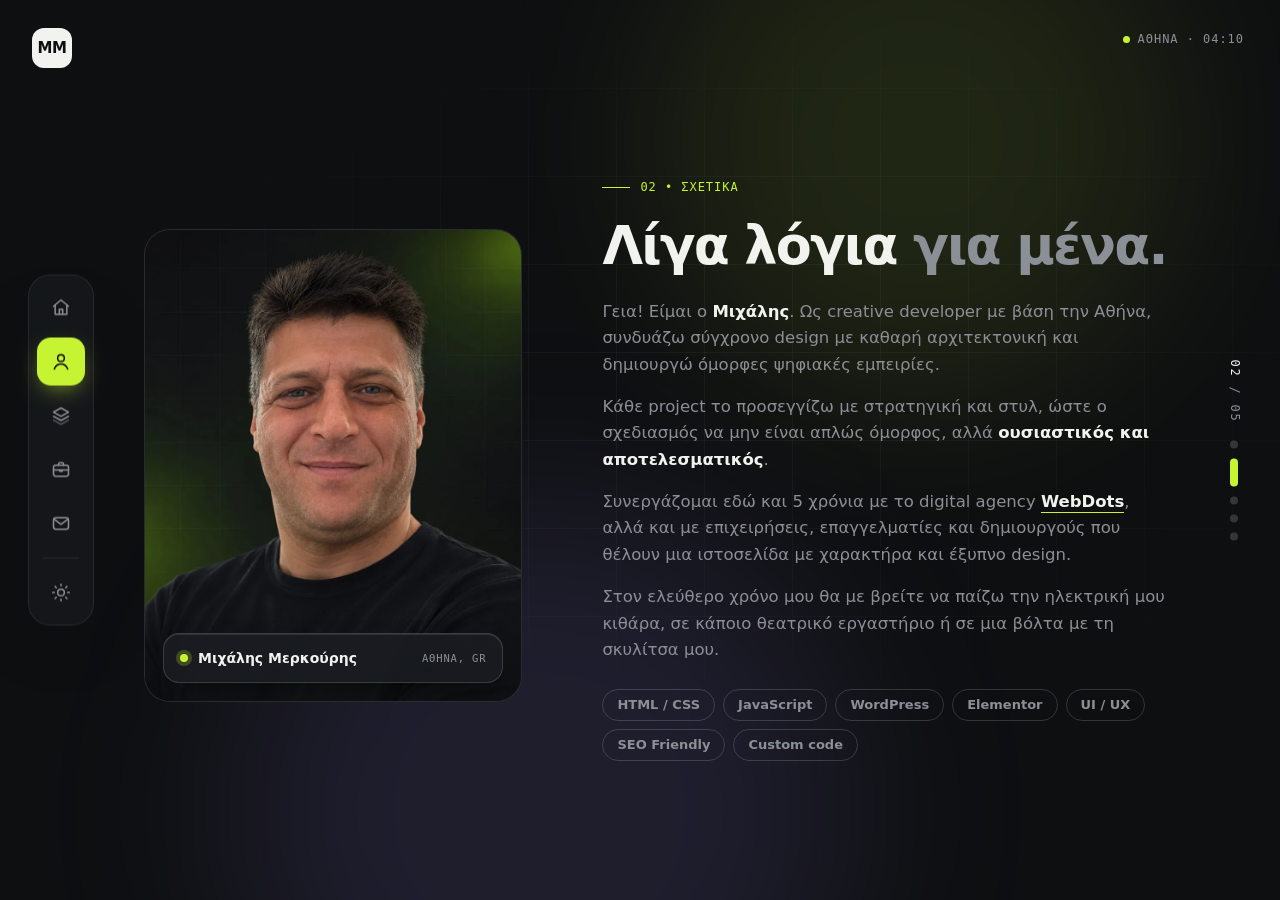
==== commit 09479282: "Add files via upload" ====
--- a/about.html
+++ b/about.html
@@ -43,8 +43,9 @@
 <section class="pg on is-cur" id="about" aria-labelledby="h-about">
   <div class="pg-in"><div class="wrap about">
     <div class="photo rv">
-      <div class="ph"><div><svg viewBox="0 0 24 24" fill="none" stroke="currentColor" stroke-linecap="round" stroke-linejoin="round"><rect x="3" y="5" width="18" height="14" rx="3"/><circle cx="12" cy="12" r="3.5"/><path d="M8 5l1.5-2h5L16 5"/></svg><span class="mono">Η φωτογραφία σας · 4:5</span></div></div>
-      <div class="badge">Μιχάλης Μερκούρης <span>Αθήνα, GR</span></div>
+      <picture class="ph-img ph-dark"><source srcset="assets/img/michalis-dark.webp" type="image/webp"><img src="assets/img/michalis-dark.jpg" width="880" height="1100" alt="Ο Μιχάλης Μερκούρης, creative developer" loading="eager" decoding="async"></picture>
+      <picture class="ph-img ph-light" aria-hidden="true"><source srcset="assets/img/michalis-light.webp" type="image/webp"><img src="assets/img/michalis-light.jpg" width="880" height="1100" alt="" loading="lazy" decoding="async"></picture>
+      <div class="badge"><span class="bn"><i></i>Μιχάλης Μερκούρης</span><span class="bl mono">Αθήνα, GR</span></div>
     </div>
     <div>
       <span class="eyebrow mono rv">02 • Σχετικά</span>
--- a/assets/style.css
+++ b/assets/style.css
@@ -545,6 +545,33 @@
 .sh-body::-webkit-scrollbar{display:none}
 @media (min-width:900px) and (min-height:600px){ .sheet,.sh-body{overflow:hidden} }
 
+/* v5.10: real photo (one per theme) + refined name badge */
+.photo .ph-img{position:absolute;inset:0;z-index:1;display:block}
+.photo .ph-img img{width:100%;height:100%;object-fit:cover;object-position:50% 30%;transform:scale(1.001);transition:transform 1.2s var(--ease),opacity .5s var(--ease)}
+.photo:hover .ph-img img{transform:scale(1.04)}
+.photo .ph-light{display:none}
+[data-scheme="light"] .photo .ph-dark{display:none}
+[data-scheme="light"] .photo .ph-light{display:block}
+.photo::after{z-index:2;background:linear-gradient(to top,color-mix(in srgb,var(--bg) 55%,transparent),transparent 38%);opacity:.9}
+.photo .badge{z-index:3;padding:13px 16px;border-radius:16px;
+  background:color-mix(in srgb,var(--card2) 72%,transparent);
+  -webkit-backdrop-filter:blur(16px) saturate(1.3);backdrop-filter:blur(16px) saturate(1.3);
+  border:1px solid color-mix(in srgb,var(--text) 16%,transparent);
+  box-shadow:inset 0 1px 0 color-mix(in srgb,var(--text) 10%,transparent),0 14px 34px -14px rgba(0,0,0,.7);
+  transition:border-color .5s var(--ease),transform .6s var(--ease)}
+.photo:hover .badge{border-color:color-mix(in srgb,var(--lime) 55%,transparent);transform:translateY(-3px)}
+.photo .badge .bn{display:flex;align-items:center;gap:10px;color:var(--text);font-weight:700;font-size:14px}
+.photo .badge .bn i{width:8px;height:8px;border-radius:50%;background:var(--lime);box-shadow:0 0 0 4px color-mix(in srgb,var(--lime) 22%,transparent)}
+.photo .badge .bl{font-size:10.5px;color:var(--muted);font-weight:500}
+.photo .badge .bn i{flex:none}
+[data-scheme="light"] .photo .badge{background:color-mix(in srgb,#fff 94%,transparent);border-color:rgba(255,255,255,.9);box-shadow:0 14px 34px -16px rgba(20,20,30,.45)}
+[data-scheme="light"] .photo::after{background:linear-gradient(to top,rgba(15,15,20,.25),transparent 35%)}
+
+/* services CTA */
+.serv-r{display:flex;flex-direction:column;gap:20px;min-width:0}
+.serv-cta{display:flex;justify-content:flex-start}
+@media (min-width:900px) and (min-height:600px) and (max-height:760px){ .serv-r{gap:14px} .serv-cta .btn{height:46px} }
+
 /* v5.2: more breathing room on phones and tablets (stacked layouts) */
 @media (max-width:899px), (max-height:599px){
   .pg-in{padding:124px max(24px, env(safe-area-inset-right,0px)) calc(112px + env(safe-area-inset-bottom,0px)) max(24px, env(safe-area-inset-left,0px))}
